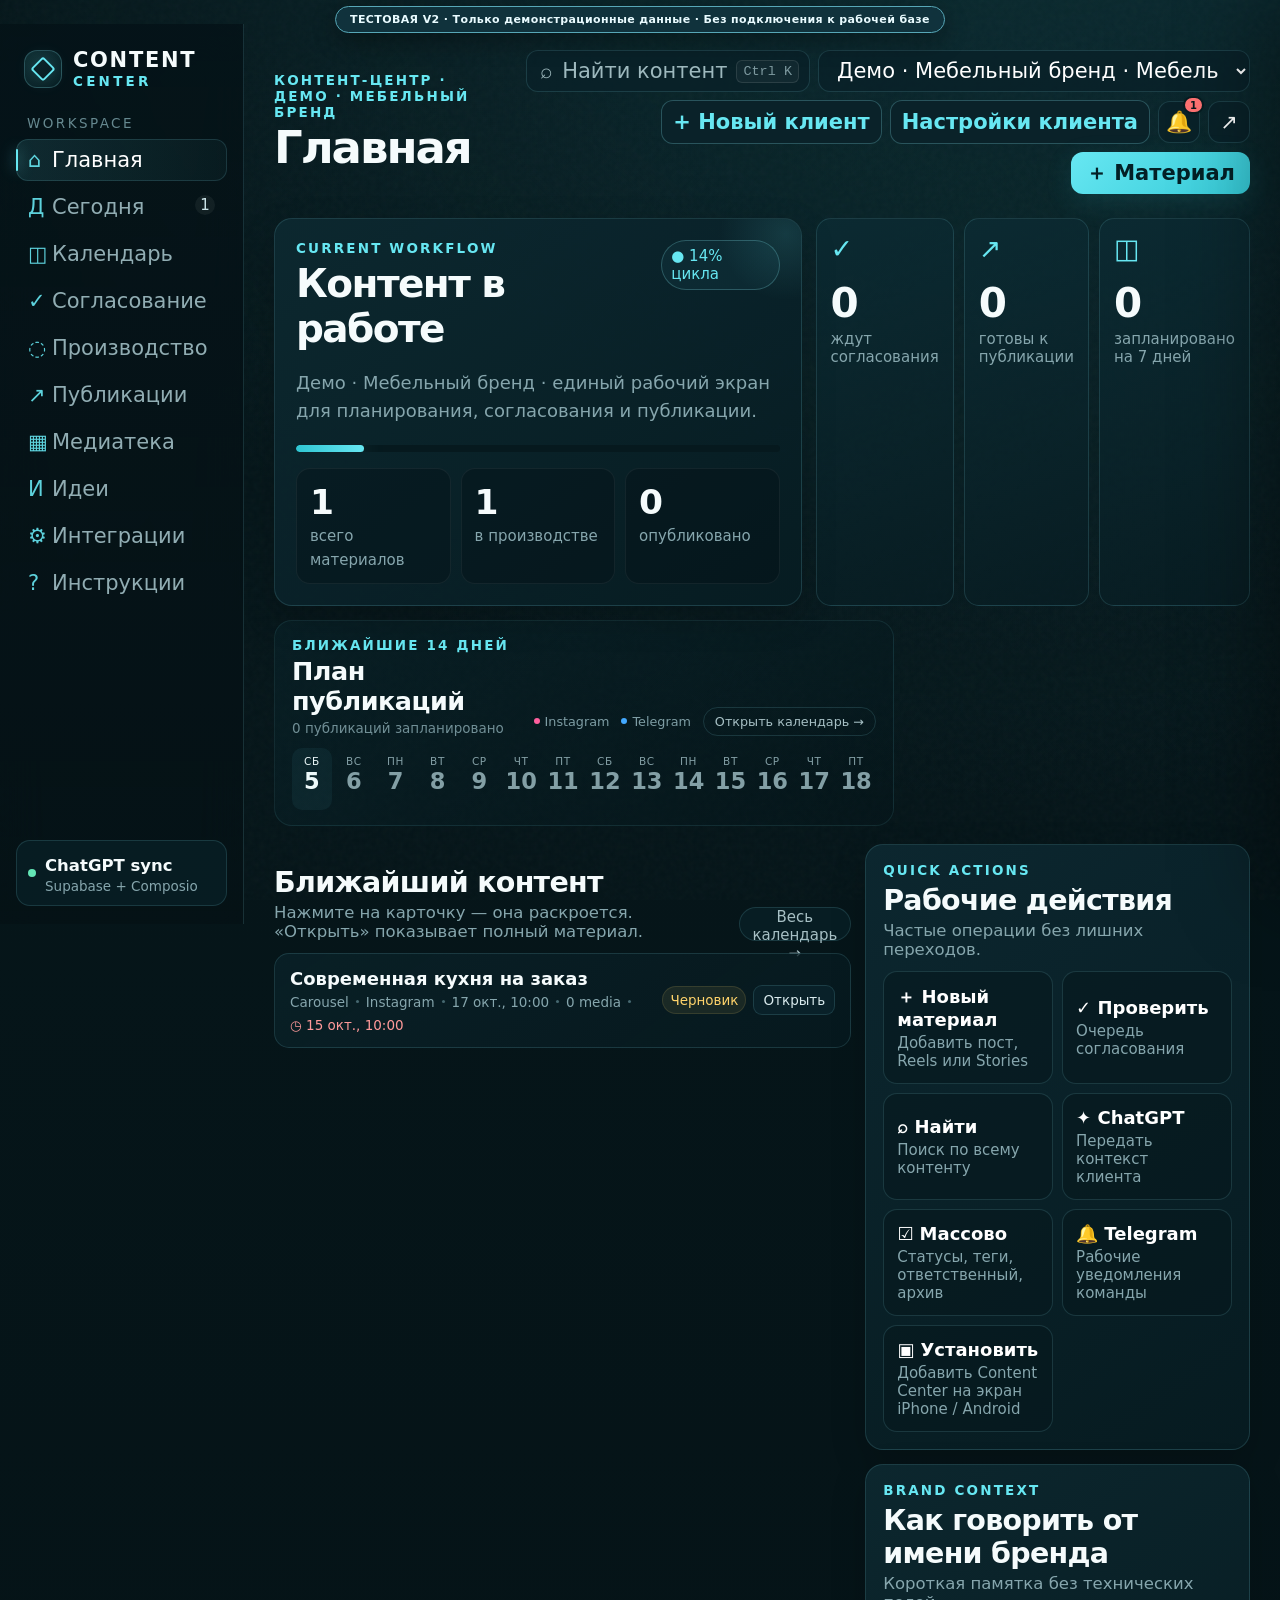
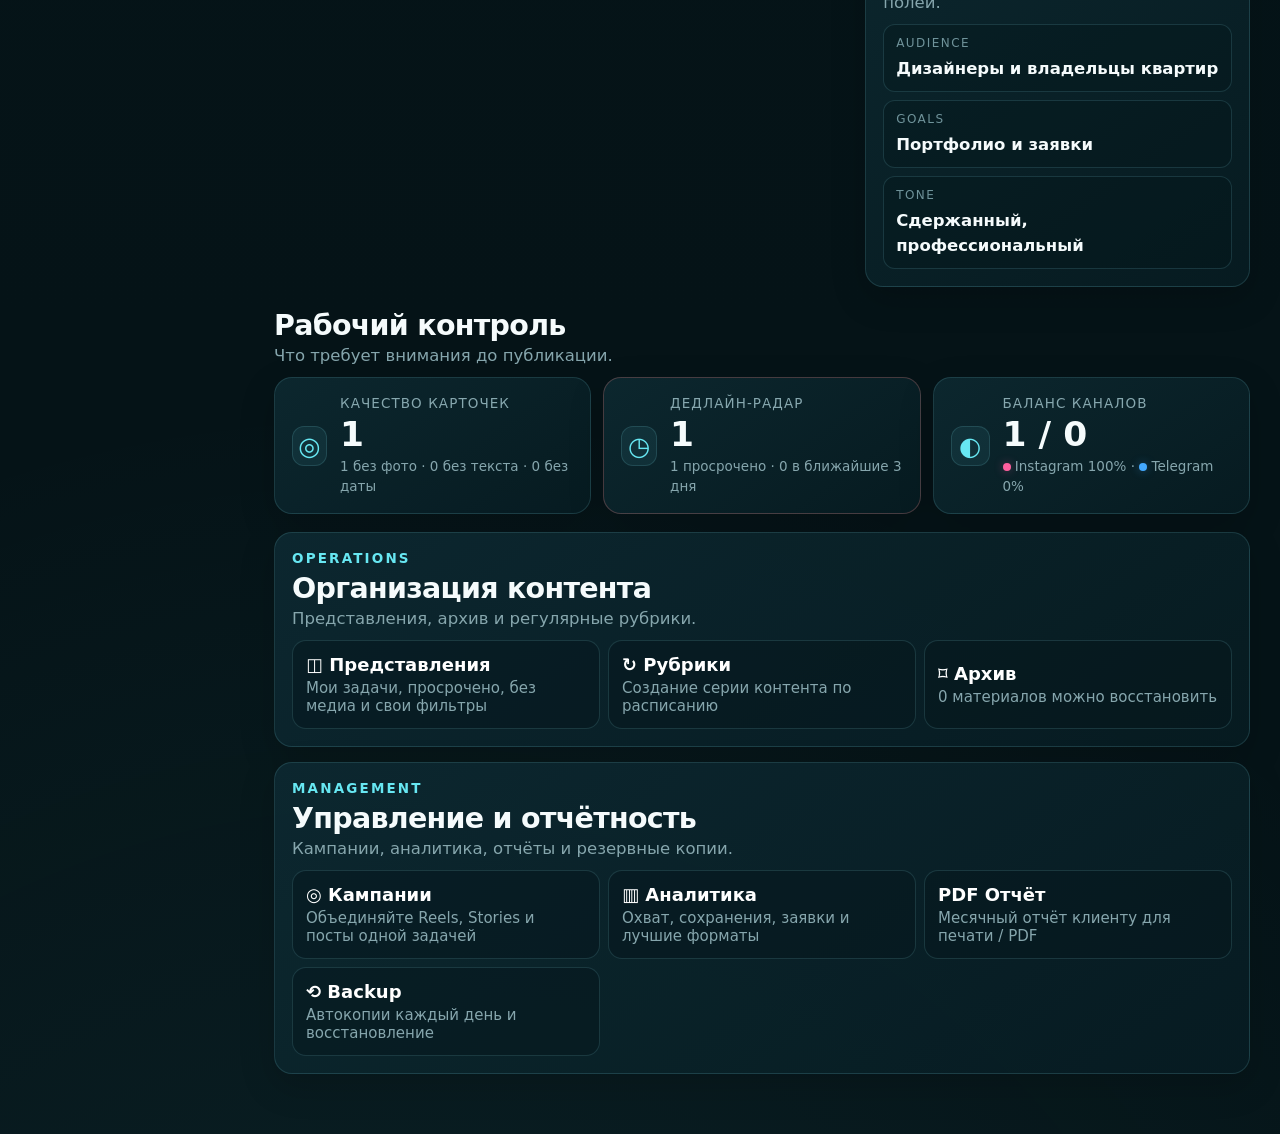
==== review/index.html @ 90a02360 "staging(v2): publish isolated, labeled and network-blocked review URL" ====
<!doctype html>
<html lang="ru">
<head>
<meta charset="utf-8" />
<meta name="viewport" content="width=device-width,initial-scale=1,viewport-fit=cover" />
<meta name="theme-color" content="#06171b" />
<meta name="mobile-web-app-capable" content="yes" />
<meta name="apple-mobile-web-app-capable" content="yes" />
<meta name="apple-mobile-web-app-status-bar-style" content="black-translucent" />
<meta name="apple-mobile-web-app-title" content="Content Center" />
<link rel="icon" href="icon.svg" type="image/svg+xml" />
<link rel="apple-touch-icon" sizes="180x180" href="icon-180.png" />
<title>Content Center V2 — тестовый предпросмотр</title>
<script src="mock-supabase.js"></script>
<link rel="stylesheet" href="app.css?v=20260919-management6">
<link rel="stylesheet" href="enhancements-v6.css?v=20260919-v6b">
<link rel="stylesheet" href="workflow-v7.css?v=20260919-v7b">
<link rel="stylesheet" href="ideas-v8.css?v=20260919-ideas1">
<link rel="stylesheet" href="clients-v9.css?v=20260919-owner1">
<link rel="stylesheet" href="v2/workspace.css?v=20261013-v2e">
<meta http-equiv="Content-Security-Policy" content="default-src 'self' data: blob:; script-src 'self' 'unsafe-inline'; style-src 'self' 'unsafe-inline'; img-src 'self' data: blob:; media-src 'self' data: blob:; connect-src 'self'; font-src 'self' data:; frame-src 'none'; worker-src 'none';">
<style>#ccv2-review-notice{position:fixed;z-index:900;top:6px;left:50%;transform:translateX(-50%);color:#e9fbff;background:rgba(18,52,62,.94);border:1px solid #57a7b7;border-radius:40px;padding:6px 14px;font-size:11px;font-weight:750;letter-spacing:.035em;max-width:96vw;text-align:center;pointer-events:none;box-shadow:0 8px 24px #0005}body{padding-top:24px}html.cc-v2 #ccv2-review-notice{background:rgba(24,55,61,.96)}@media(max-width:520px){#ccv2-review-notice{font-size:9px;top:2px;padding:5px 8px}}</style>
</head>
<body>
<div id="ccv2-review-notice" role="note">ТЕСТОВАЯ V2 · Только демонстрационные данные · Без подключения к рабочей базе</div>
<div class="noise"></div>
<div class="toast" id="toast"></div>

<div class="auth on" id="authLayer">
  <div class="auth-orb orb-a"></div><div class="auth-orb orb-b"></div>
  <div class="dialog auth-dialog">
    <div class="ey">CONTENT CENTER / OWNER ACCESS</div>
    <h2>Вход по коду владельца</h2>
    <p>Введите код владельца. Пароли и email-вход не используются: после проверки кода создаётся защищённая сессия.</p>
    <div class="form">
      <input class="input input-xl owner-code-input" id="setupCode" type="text" inputmode="text" autocomplete="off" autocapitalize="none" spellcheck="false" placeholder="Код владельца">
      <button class="primary primary-xl" id="claimBtn">Войти в кабинет</button>
    </div>
    <div class="security-note">Используется только код владельца. Защита от перебора включена: после серии неверных попыток вход временно блокируется.</div>
  </div>
</div>

<div class="app">
  <aside class="side">
    <div class="brand"><div class="mark"></div><div><span>CONTENT</span><small>CENTER</small></div></div>
    <div class="workspace-label">WORKSPACE</div>
    <div class="menu" id="menu"></div>
    <div class="side-footer">
      <div class="sync"><span class="sync-pulse"></span><div><b>ChatGPT sync</b><small>Supabase + Composio</small></div></div>
    </div>
  </aside>

  <main>
    <div class="top">
      <div class="top-title">
        <div class="ey" id="crumb">Контент‑центр</div>
        <h1 id="title">Главная</h1>
      </div>
      <div class="actions">
        <button class="search-trigger" id="globalSearchBtn"><span>⌕</span><span class="search-label">Найти контент</span><kbd>Ctrl K</kbd></button>
        <select class="select" id="client"></select>
        <button class="icon-btn" id="logoutBtn" title="Выйти">↗</button>
        <button class="primary" id="addBtn">＋ Материал</button>
      </div>
    </div>

    <section class="view on" id="dashboard"></section>
    <section class="view" id="today"></section>
    <section class="view" id="calendar"></section>
    <section class="view" id="approvals"></section>
    <section class="view" id="production"></section>
    <section class="view" id="publishing"></section>
    <section class="view" id="library"></section>
    <section class="view" id="integrations"></section>
    <section class="view" id="instructions"></section>
  </main>
</div>

<div class="modal" id="contentModal">
  <div class="dialog">
    <div class="dialog-head"><button class="mobile-back" type="button" onclick="closeAdd()" aria-label="Назад">‹ <span>Назад</span></button><div><div class="ey">NEW CONTENT</div><h2>Новый материал</h2></div><button class="xbtn" id="cancelAdd">×</button></div>
    <p>Запись создаётся только внутри выбранного клиента.</p>
    <div class="form">
      <label>Заголовок<input class="input" id="fTitle" placeholder="Например: 5 причин выбрать отель"></label>
      <div class="cols">
        <label>Формат<select class="input" id="fFormat"><option>Reels</option><option>Stories</option><option>Carousel</option><option>Post</option></select></label>
        <label>Канал<select class="input" id="fChannel"><option>Instagram</option><option>Telegram</option></select></label>
      </div>
      <div class="cols">
        <label>Статус<select class="input" id="fStatus"><option value="draft">Черновик</option><option value="production">В работе</option><option value="review">Согласование</option><option value="approved">Одобрено</option></select></label>
        <label>Дата публикации<input class="input" id="fDate" type="datetime-local"></label>
      </div>
      <div class="cols">
        <label>Ответственный<input class="input" id="fAssignee" placeholder="Например: Наташа"></label>
        <label>Дедлайн подготовки<input class="input" id="fDue" type="datetime-local"></label>
      </div>
      <label>Текст<textarea class="textarea" id="fCaption" placeholder="Текст публикации"></textarea></label>
      <label>Фото или видео
        <div class="upload-zone" id="photoDrop">
          <input id="fPhotos" type="file" accept="image/jpeg,image/png,image/webp,image/gif,video/mp4,video/quicktime,video/webm" multiple hidden>
          <div class="upload-icon">＋</div>
          <div><b>Добавить фото или видео</b><span>Нажмите или перетащите файлы · фото до 15 МБ, видео до 50 МБ · до 10 файлов</span></div>
        </div>
        <div class="photo-preview-grid" id="photoPreview"></div>
      </label>
      <label>Ссылка на готовое медиа <span class="optional">необязательно</span><textarea class="textarea compact" id="fMedia" placeholder="Если файл уже где-то размещён — по одному HTTPS URL на строку"></textarea></label>
    </div>
    <div class="autosave-state" id="newDraftState">Черновик автоматически сохраняется на этом устройстве.</div><div class="dialog-actions"><button class="ghost" id="cancelAdd2">Отмена и удалить черновик</button><button class="primary" id="saveAdd">Сохранить</button></div>
  </div>
</div>


<div class="modal" id="mediaModal">
  <div class="dialog media-dialog">
    <div class="dialog-head"><button class="mobile-back" type="button" onclick="closeMediaModal()" aria-label="Назад">‹ <span>Назад</span></button><div><div class="ey">MEDIA LIBRARY</div><h2>Добавить в медиатеку</h2></div><button class="xbtn" id="mediaClose">×</button></div>
    <p>Фото, видео и ссылки сохраняются только внутри выбранного клиента.</p>
    <div class="form">
      <label>Название <span class="optional">необязательно</span><input class="input" id="assetName" placeholder="Например: Отель Salinda — пляж"></label>
      <label>Фото или видео
        <div class="upload-zone media-upload-zone" id="assetDrop">
          <input id="assetFiles" type="file" accept="image/jpeg,image/png,image/webp,image/gif,video/mp4,video/quicktime,video/webm" multiple hidden>
          <div class="upload-icon">＋</div>
          <div><b>Загрузить файлы</b><span>Перетащите сюда или нажмите · фото и видео · до 50 МБ на файл</span></div>
        </div>
        <div class="media-upload-preview" id="assetPreview"></div>
      </label>
      <div class="media-or"><span>или</span></div>
      <label>Внешняя ссылка
        <input class="input" id="assetUrl" type="url" placeholder="https://...">
        <span class="field-help">Подойдёт ссылка на сайт, Google Drive, облако, референс или готовое медиа.</span>
      </label>
    </div>
    <div class="dialog-actions"><button class="ghost" id="mediaCancel">Отмена</button><button class="primary" id="mediaSave">Добавить</button></div>
  </div>
</div>

<div class="drawer-backdrop" id="drawerBackdrop"></div>
<aside class="drawer" id="contentDrawer">
  <div class="drawer-head">
    <button class="mobile-back" type="button" onclick="closeDrawer()" aria-label="Назад">‹ <span>Назад</span></button>
    <div><div class="ey">CONTENT DETAILS</div><h2 id="dHeading">Материал</h2></div>
    <button class="xbtn" id="drawerClose">×</button>
  </div>
  <div id="drawerBody"></div>
</aside>

<div class="palette" id="palette">
  <div class="palette-box">
    <div class="palette-search"><button class="mobile-back" type="button" onclick="closePalette()" aria-label="Назад">‹ <span>Назад</span></button><span class="palette-icon">⌕</span><input id="paletteInput" placeholder="Найти материал, формат или канал…"><kbd>ESC</kbd></div>
    <div class="palette-results" id="paletteResults"></div>
  </div>
</div>

<script src="app.js?v=20260922-authfix1"></script>
<script src="enhancements-v6.js?v=20260919-v6b"></script>
<script src="workflow-v7.js?v=20260919-v7b"></script>
<script src="ideas-v8.js?v=20260919-ideas1"></script>
<script src="clients-v9.js?v=20261013-v2first1"></script>
<script src="v2/workspace-model.js?v=20260923-v2a"></script>
<script src="v2/preflight.js?v=20260923-v2b"></script>
<script src="v2/workspace.js?v=20261013-v2d"></script>
<script src="v2/handoff-contract.js?v=20260923-v2c"></script>
<script src="v2/handoff-ui.js?v=20261013-v2d"></script>
<script src="v2/content-dedup.js?v=20261013-v2d"></script>
<script src="v2/content-dedup-ui.js?v=20261013-v2d"></script>
<script src="v2/client-wizard-model.js?v=20261013-v2e"></script>
<script src="v2/client-wizard-ui.js?v=20261013-v2e"></script>
</body></html>
---- review/app.css ----
:root{
  --bg:#051418;--bg2:#071b20;--panel:#0a2229;--panel2:#0d2931;--panel3:#102f38;
  --line:rgba(123,210,221,.16);--line2:rgba(123,210,221,.28);--cyan:#67e7f2;--cyan2:#2fc5d2;
  --text:#f5fbfc;--muted:#86a6ad;--green:#63e5b5;--yellow:#ffd36b;--red:#ff8e8e;--violet:#b7a4ff;
  --shadow:0 24px 70px rgba(0,0,0,.28);--shadow2:0 12px 35px rgba(0,0,0,.18);
}
*{box-sizing:border-box}
html{background:var(--bg);scroll-behavior:smooth}
body{margin:0;min-height:100vh;color:var(--text);font:21px Inter,ui-sans-serif,system-ui,-apple-system,BlinkMacSystemFont,"Segoe UI",sans-serif;background:
radial-gradient(circle at 80% -10%,rgba(42,155,169,.18),transparent 34%),
radial-gradient(circle at 30% 120%,rgba(80,221,232,.08),transparent 38%),
linear-gradient(180deg,#06171b,#051317 70%);overflow-x:hidden}
button,input,select,textarea{font:inherit}
button{user-select:none}
.noise{position:fixed;inset:0;pointer-events:none;opacity:.035;z-index:0;background-image:url("data:image/svg+xml,%3Csvg viewBox='0 0 180 180' xmlns='http://www.w3.org/2000/svg'%3E%3Cfilter id='n'%3E%3CfeTurbulence type='fractalNoise' baseFrequency='.9' numOctaves='2' stitchTiles='stitch'/%3E%3C/filter%3E%3Crect width='100%25' height='100%25' filter='url(%23n)' opacity='.8'/%3E%3C/svg%3E")}
.app{position:relative;z-index:1;min-height:100vh;display:grid;grid-template-columns:244px minmax(0,1fr)}
.side{position:sticky;top:0;height:100vh;padding:22px 16px 18px;border-right:1px solid var(--line);background:linear-gradient(180deg,rgba(5,19,24,.9),rgba(5,17,21,.76));backdrop-filter:blur(22px)}
.brand{display:flex;align-items:center;gap:11px;padding:4px 8px 26px;font-weight:900;letter-spacing:.08em}
.brand>div:last-child{display:grid;line-height:1}.brand small{font-size:13.5px;color:var(--cyan);letter-spacing:.24em;margin-top:4px}
.mark{width:38px;height:38px;border:1px solid var(--line2);border-radius:13px;display:grid;place-items:center;background:linear-gradient(145deg,rgba(103,231,242,.1),rgba(103,231,242,.02));box-shadow:inset 0 0 28px rgba(103,231,242,.04)}
.mark:after{content:"";width:14px;height:14px;border:2px solid var(--cyan);transform:rotate(45deg);border-radius:3px;box-shadow:0 0 18px rgba(103,231,242,.28)}
.workspace-label{font-size:13.5px;letter-spacing:.18em;color:#668990;padding:0 11px 8px}
.menu{display:grid;gap:5px}
.nav{position:relative;width:100%;height:42px;border:0;border-radius:12px;background:transparent;color:#91adb3;text-align:left;padding:0 12px;cursor:pointer;transition:.22s ease}
.nav:hover{color:#fff;background:rgba(103,231,242,.055);transform:translateX(2px)}
.nav.on{color:#fff;background:linear-gradient(90deg,rgba(103,231,242,.11),rgba(103,231,242,.035));box-shadow:inset 0 0 0 1px var(--line)}
.nav.on:before{content:"";position:absolute;left:0;top:10px;bottom:10px;width:2px;background:var(--cyan);border-radius:4px;box-shadow:0 0 14px rgba(103,231,242,.75)}
.nav .ni{display:inline-block;width:24px;color:var(--cyan);opacity:.9}
.nav .count{float:right;min-width:20px;height:20px;display:grid;place-items:center;border-radius:99px;background:rgba(255,255,255,.055);font-size:15px;color:#cbe3e7}
.side-footer{position:absolute;left:16px;right:16px;bottom:18px}
.sync{display:flex;gap:9px;align-items:center;padding:11px;border:1px solid var(--line);border-radius:14px;background:rgba(9,32,39,.75)}
.sync b{font-size:16.5px}.sync small{display:block;color:var(--muted);font-size:13.5px;margin-top:2px}.sync-pulse{width:8px;height:8px;border-radius:50%;background:var(--green);box-shadow:0 0 0 0 rgba(99,229,181,.6);animation:pulse 2s infinite}
@keyframes pulse{70%{box-shadow:0 0 0 8px rgba(99,229,181,0)}100%{box-shadow:0 0 0 0 rgba(99,229,181,0)}}

main{padding:26px 30px 60px;min-width:0}
.top{display:flex;justify-content:space-between;align-items:center;gap:18px;margin-bottom:24px}
.ey{font-size:13.5px;color:var(--cyan);letter-spacing:.16em;text-transform:uppercase;font-weight:800}
h1{font-size:45px;line-height:1.05;margin:4px 0 0;letter-spacing:-.045em}
h2{letter-spacing:-.025em}
.actions{display:flex;align-items:center;gap:8px;flex-wrap:wrap;justify-content:flex-end}
.select,.ghost,.primary,.icon-btn,.search-trigger,.input,.textarea{border:1px solid var(--line);background:rgba(9,33,40,.8);color:#fff;border-radius:12px;outline:none;transition:.2s ease}
.select,.ghost,.primary,.icon-btn,.search-trigger{height:42px}
.select{min-width:205px;padding:0 14px}
.ghost,.primary,.icon-btn,.search-trigger{cursor:pointer}
.ghost{padding:0 14px}.ghost:hover,.icon-btn:hover{border-color:var(--line2);background:#0c2a32;transform:translateY(-1px)}
.primary{border:0;padding:0 15px;font-weight:850;color:#032026;background:linear-gradient(135deg,var(--cyan),#34cad7);box-shadow:0 8px 28px rgba(52,202,215,.13)}
.primary:hover{transform:translateY(-1px);box-shadow:0 12px 34px rgba(52,202,215,.22)}
.icon-btn{width:42px}
.search-trigger{display:flex;align-items:center;gap:9px;padding:0 10px 0 13px;color:#9eb9be;min-width:192px}
.search-trigger:hover{background:#0b2830;border-color:var(--line2)}
.search-trigger kbd,.palette-search kbd{margin-left:auto;border:1px solid rgba(255,255,255,.1);background:rgba(255,255,255,.04);color:#7e9aa0;border-radius:6px;padding:3px 6px;font-size:13.5px}
.view{display:none;animation:fadeUp .28s ease}.view.on{display:block}
@keyframes fadeUp{from{opacity:0;transform:translateY(6px)}to{opacity:1;transform:none}}

.card{position:relative;background:linear-gradient(145deg,rgba(13,41,49,.92),rgba(7,28,34,.92));border:1px solid var(--line);border-radius:18px;padding:17px;box-shadow:var(--shadow2);overflow:hidden}
.card.glow:after{content:"";position:absolute;width:140px;height:140px;right:-55px;top:-55px;background:radial-gradient(circle,rgba(103,231,242,.12),transparent 67%);pointer-events:none}
.hero-grid{display:grid;grid-template-columns:1.15fr .85fr;gap:14px;margin-bottom:14px}
.hero-main{min-height:206px;padding:21px}
.hero-top{display:flex;justify-content:space-between;gap:16px;align-items:flex-start}
.stage{font-size:39px;font-weight:900;letter-spacing:-.04em;margin-top:5px}
.sub{color:var(--muted);font-size:18px;line-height:1.55}
.badge{display:inline-flex;align-items:center;gap:6px;border:1px solid var(--line2);border-radius:999px;padding:6px 9px;color:var(--cyan);font-size:15px;background:rgba(103,231,242,.045)}
.bar{height:7px;background:#06191e;border-radius:99px;overflow:hidden;margin:20px 0 16px}.bar i{display:block;height:100%;border-radius:99px;background:linear-gradient(90deg,var(--cyan2),var(--cyan));box-shadow:0 0 24px rgba(103,231,242,.3);transition:width .6s cubic-bezier(.2,.8,.2,1)}
.metrics{display:grid;grid-template-columns:repeat(3,1fr);gap:10px}.metric{padding:13px;border:1px solid rgba(255,255,255,.055);border-radius:14px;background:rgba(3,16,20,.35)}.metric b{display:block;font-size:34.5px}.metric small{color:var(--muted);font-size:15px}
.focus-grid{display:grid;grid-template-columns:repeat(3,1fr);gap:10px;height:100%}
.focus-card{padding:14px;border:1px solid var(--line);border-radius:15px;background:linear-gradient(160deg,rgba(12,43,51,.86),rgba(8,29,35,.72));cursor:pointer;transition:.22s ease}
.focus-card:hover{transform:translateY(-3px);border-color:var(--line2);box-shadow:0 14px 36px rgba(0,0,0,.2)}
.focus-num{font-size:40.5px;font-weight:900;letter-spacing:-.05em}.focus-label{font-size:15px;color:var(--muted);margin-top:3px}.focus-icon{font-size:27px;color:var(--cyan);margin-bottom:15px}

.section{display:flex;justify-content:space-between;align-items:end;gap:12px;margin:22px 0 12px}.section h2{margin:0;font-size:28.5px}.section p{margin:4px 0 0;color:var(--muted);font-size:16.5px}
.toolbar{display:flex;gap:8px;flex-wrap:wrap}.chip{height:34px;border:1px solid var(--line);border-radius:999px;padding:0 11px;background:rgba(9,32,39,.75);color:#a7c0c5;cursor:pointer;font-size:15px;transition:.18s ease}.chip:hover,.chip.on{color:#fff;border-color:var(--line2);background:rgba(103,231,242,.08)}
.dashboard-grid{display:grid;grid-template-columns:1.2fr .8fr;gap:14px}.stack{display:grid;gap:14px}
.quick-grid{display:grid;grid-template-columns:repeat(2,1fr);gap:9px}.quick{padding:13px;border-radius:14px;border:1px solid var(--line);background:rgba(6,25,30,.55);cursor:pointer;text-align:left;color:#fff;transition:.2s ease}.quick:hover{transform:translateY(-2px);background:#0c2b33;border-color:var(--line2)}.quick strong{display:block;font-size:18px}.quick span{display:block;color:var(--muted);font-size:15px;margin-top:4px}

.content-list{display:grid;gap:8px}
.content-card{position:relative;border:1px solid var(--line);border-radius:15px;background:linear-gradient(145deg,rgba(10,34,41,.82),rgba(7,26,32,.74));overflow:hidden;transition:.22s ease}
.content-card:hover{border-color:var(--line2);transform:translateY(-1px);box-shadow:0 10px 28px rgba(0,0,0,.14)}
.content-card-head{display:grid;grid-template-columns:minmax(0,1fr) auto;gap:14px;align-items:center;padding:14px 15px;cursor:pointer}
.content-title{font-size:18px;font-weight:800;white-space:nowrap;overflow:hidden;text-overflow:ellipsis}
.content-meta{display:flex;gap:7px;align-items:center;flex-wrap:wrap;color:var(--muted);font-size:13.5px;margin-top:5px}
.meta-dot{width:3px;height:3px;border-radius:50%;background:#466870}
.content-card-actions{display:flex;gap:7px;align-items:center}
.content-expand{max-height:0;opacity:0;overflow:hidden;transition:max-height .38s cubic-bezier(.2,.8,.2,1),opacity .25s ease}
.content-card.open .content-expand{max-height:420px;opacity:1}
.content-expand-inner{padding:0 15px 15px;border-top:1px solid rgba(255,255,255,.05);margin-top:0}
.content-expand-inner p{color:#b8cdd1;font-size:16.5px;line-height:1.55;margin:12px 0}
.inline-actions{display:flex;gap:7px;flex-wrap:wrap}.mini-btn{height:30px;border:1px solid var(--line);border-radius:9px;padding:0 9px;background:#092129;color:#d9eaed;cursor:pointer;font-size:13.5px}.mini-btn:hover{border-color:var(--line2);background:#0c2c34}.mini-btn.accent{background:var(--cyan);color:#032126;border:0;font-weight:800}

.status{font-size:13.5px;padding:5px 7px;border-radius:999px;white-space:nowrap;border:1px solid transparent}
.status.approved,.status.published{color:var(--green);background:rgba(99,229,181,.09);border-color:rgba(99,229,181,.14)}
.status.production{color:var(--cyan);background:rgba(103,231,242,.08);border-color:rgba(103,231,242,.13)}
.status.draft{color:var(--yellow);background:rgba(255,211,107,.08);border-color:rgba(255,211,107,.12)}
.status.review{color:#ffb0b0;background:rgba(255,126,126,.08);border-color:rgba(255,126,126,.12)}
.status.scheduled{color:#c9baff;background:rgba(183,164,255,.08);border-color:rgba(183,164,255,.12)}
.status.failed{color:var(--red);background:rgba(255,100,100,.08);border-color:rgba(255,100,100,.13)}

.week{display:grid;grid-template-columns:repeat(7,1fr);gap:8px}
.day{min-height:154px;border:1px solid var(--line);border-radius:14px;background:rgba(7,27,33,.6);padding:10px;transition:.2s ease}.day.today{border-color:rgba(103,231,242,.38);background:rgba(11,39,47,.76)}.day-head{display:flex;justify-content:space-between;gap:5px;align-items:center;margin-bottom:9px}.day-name{font-size:13.5px;text-transform:uppercase;letter-spacing:.08em;color:#6f9299}.day-num{font-size:27px;font-weight:900}.day-badge{font-size:12px;color:var(--cyan)}.day-post{padding:8px;border-radius:10px;background:#0c2b33;border:1px solid rgba(255,255,255,.055);margin-bottom:6px;cursor:pointer;transition:.18s}.day-post:hover{transform:translateY(-1px);border-color:var(--line2)}.day-post b{display:block;font-size:13.5px;white-space:nowrap;overflow:hidden;text-overflow:ellipsis}.day-post small{display:block;color:var(--muted);font-size:12px;margin-top:4px}

.approval-grid{display:grid;grid-template-columns:1fr 310px;gap:14px}.approval-side{display:grid;gap:10px;align-content:start}.approval-summary{padding:16px}.approval-summary b{font-size:45px}.approval-summary span{display:block;color:var(--muted);font-size:15px;margin-top:4px}
.kanban{display:grid;grid-template-columns:repeat(4,minmax(220px,1fr));gap:10px;overflow:auto;padding-bottom:8px}.lane{min-height:420px;border:1px solid var(--line);border-radius:16px;background:rgba(6,25,30,.52);padding:10px}.lane-head{display:flex;justify-content:space-between;align-items:center;padding:3px 3px 10px}.lane h3{margin:0;font-size:13.5px;letter-spacing:.12em;text-transform:uppercase;color:#85a5ac}.lane-count{font-size:13.5px;color:#68898f}.task{border:1px solid rgba(255,255,255,.06);border-radius:12px;background:#0b2830;padding:11px;margin-bottom:8px;cursor:pointer;transition:.2s ease}.task:hover{transform:translateY(-2px);border-color:var(--line2);box-shadow:0 9px 25px rgba(0,0,0,.16)}.task b{font-size:15px;line-height:1.4;display:block}.task p{color:var(--muted);font-size:13.5px;margin:7px 0 0}

.library-grid{display:grid;grid-template-columns:repeat(auto-fill,minmax(180px,1fr));gap:10px}.asset{min-height:160px;border:1px solid var(--line);border-radius:15px;background:#0a232a;overflow:hidden;cursor:pointer;transition:.2s}.asset:hover{transform:translateY(-3px);border-color:var(--line2)}.asset-preview{height:105px;background:linear-gradient(135deg,#0e3038,#071d22);display:grid;place-items:center;color:var(--cyan);font-size:37.5px;overflow:hidden}.asset-preview img,.asset-preview video{width:100%;height:100%;object-fit:cover}.asset-meta{padding:10px}.asset-meta b{display:block;font-size:15px;white-space:nowrap;overflow:hidden;text-overflow:ellipsis}.asset-meta small{font-size:12px;color:var(--muted)}
.ints{display:grid;grid-template-columns:repeat(2,1fr);gap:12px}.int{display:flex;justify-content:space-between;align-items:center;gap:12px;background:#092129;border:1px solid var(--line);border-radius:15px;padding:15px}.logo{width:40px;height:40px;border:1px solid var(--line2);border-radius:12px;display:grid;place-items:center;color:var(--cyan);font-weight:900;background:rgba(103,231,242,.04)}.ok{color:var(--green);font-size:13.5px}.need{color:var(--yellow);font-size:13.5px}
.input,.textarea{width:100%;padding:11px 12px;background:#081f26}.input:focus,.textarea:focus{border-color:rgba(103,231,242,.45);box-shadow:0 0 0 3px rgba(103,231,242,.06)}.textarea{min-height:118px;resize:vertical}.textarea.compact{min-height:80px}.input-xl{height:50px}.primary-xl{height:50px}.form{display:grid;gap:11px}.form label{display:grid;gap:6px;color:#91adb3;font-size:15px}.cols{display:grid;grid-template-columns:1fr 1fr;gap:10px}

.modal,.auth,.palette{position:fixed;inset:0;z-index:30;display:none;place-items:center;padding:20px;background:rgba(2,10,13,.75);backdrop-filter:blur(15px)}.modal.on,.auth.on,.palette.on{display:grid}.dialog{width:min(660px,100%);max-height:90vh;overflow:auto;background:linear-gradient(145deg,#0b2830,#071e24);border:1px solid var(--line2);border-radius:22px;padding:20px;box-shadow:0 40px 120px rgba(0,0,0,.52);animation:pop .22s ease}.dialog p{color:var(--muted);font-size:16.5px;line-height:1.55}.dialog-head{display:flex;justify-content:space-between;gap:12px;align-items:flex-start}.dialog-head h2{margin:4px 0 0}.dialog-actions{display:flex;justify-content:flex-end;gap:8px;margin-top:14px}.xbtn{width:36px;height:36px;border:1px solid var(--line);border-radius:10px;background:#092129;color:#fff;font-size:30px;cursor:pointer}.xbtn:hover{border-color:var(--line2);background:#0c2c34}.security-note{margin-top:12px;padding:11px;border:1px solid rgba(255,211,107,.2);border-radius:12px;background:rgba(77,57,14,.34);color:#ffe3a0;font-size:15px}
@keyframes pop{from{opacity:0;transform:scale(.97) translateY(8px)}to{opacity:1;transform:none}}
.auth{z-index:50}.auth-dialog{position:relative;z-index:2}.auth-orb{position:absolute;border-radius:50%;filter:blur(50px);opacity:.18}.orb-a{width:360px;height:360px;background:#33d8e4;left:18%;top:10%;animation:float 8s ease-in-out infinite}.orb-b{width:300px;height:300px;background:#2e7180;right:15%;bottom:6%;animation:float 10s ease-in-out infinite reverse}@keyframes float{50%{transform:translate(25px,18px) scale(1.08)}}

.drawer-backdrop{position:fixed;inset:0;background:rgba(2,9,12,.55);backdrop-filter:blur(6px);z-index:39;opacity:0;pointer-events:none;transition:.25s}.drawer-backdrop.on{opacity:1;pointer-events:auto}.drawer{position:fixed;right:0;top:0;bottom:0;width:min(570px,96vw);z-index:40;background:linear-gradient(180deg,#0a252c,#06191e);border-left:1px solid var(--line2);box-shadow:-30px 0 80px rgba(0,0,0,.36);transform:translateX(102%);transition:transform .34s cubic-bezier(.2,.8,.2,1);overflow:auto}.drawer.on{transform:none}.drawer-head{position:sticky;top:0;z-index:2;display:flex;justify-content:space-between;align-items:flex-start;padding:19px;border-bottom:1px solid var(--line);background:rgba(8,31,37,.9);backdrop-filter:blur(18px)}.drawer-head h2{margin:4px 0 0;font-size:31.5px}.drawer-body{padding:18px}.detail-meta{display:flex;gap:7px;flex-wrap:wrap;margin-bottom:15px}.detail-block{border:1px solid var(--line);border-radius:14px;padding:13px;margin-bottom:10px;background:rgba(5,20,24,.38)}.detail-block .label{font-size:12px;letter-spacing:.12em;text-transform:uppercase;color:#688c93;margin-bottom:7px}.detail-actions{display:flex;gap:8px;flex-wrap:wrap;margin-top:14px}.media-list{display:grid;gap:7px}.media-url{display:flex;justify-content:space-between;gap:8px;padding:8px 9px;border:1px solid rgba(255,255,255,.055);border-radius:10px;background:#071b21;font-size:13.5px;color:#9eb9be;word-break:break-all}

.palette{z-index:60;align-items:start;padding-top:10vh}.palette-box{width:min(720px,94vw);border:1px solid var(--line2);background:#081f26;border-radius:19px;box-shadow:0 35px 120px rgba(0,0,0,.6);overflow:hidden;animation:pop .18s ease}.palette-search{display:flex;align-items:center;gap:10px;padding:12px 14px;border-bottom:1px solid var(--line)}.palette-search input{flex:1;border:0;outline:0;background:transparent;color:#fff;font-size:21px}.palette-results{max-height:55vh;overflow:auto;padding:8px}.palette-item{display:grid;grid-template-columns:minmax(0,1fr) auto;gap:12px;align-items:center;padding:11px;border-radius:11px;cursor:pointer}.palette-item:hover{background:rgba(103,231,242,.06)}.palette-item b{display:block;font-size:16.5px}.palette-item small{color:var(--muted);font-size:13.5px}.empty{color:var(--muted);padding:26px;text-align:center;font-size:16.5px}.toast{position:fixed;right:18px;top:18px;z-index:80;display:none;max-width:420px;padding:12px 14px;border:1px solid var(--line2);border-radius:13px;background:#0a252c;color:#eaf7f9;box-shadow:var(--shadow);font-size:16.5px}.toast.on{display:block;animation:toastIn .25s ease}.toast.err{border-color:rgba(255,100,100,.35)}@keyframes toastIn{from{opacity:0;transform:translateY(-7px)}to{opacity:1;transform:none}}

@media(max-width:1080px){.hero-grid,.dashboard-grid,.approval-grid{grid-template-columns:1fr}.focus-grid{grid-template-columns:repeat(3,1fr)}.week{grid-template-columns:repeat(4,1fr)}}
@media(max-width:900px){.app{grid-template-columns:78px 1fr}.side{padding:16px 9px}.brand>div:last-child,.workspace-label,.nav span:not(.ni),.nav .count,.sync div{display:none}.brand{justify-content:center}.nav{text-align:center;padding:0}.nav .ni{width:auto}.side-footer{left:10px;right:10px}.sync{justify-content:center}.search-label,.search-trigger kbd{display:none}.search-trigger{min-width:42px;width:42px;padding:0;justify-content:center}.kanban{grid-template-columns:repeat(4,240px)}}
@media(max-width:650px){.app{display:block}.side{position:fixed;z-index:20;bottom:0;top:auto;left:0;right:0;height:68px;border-right:0;border-top:1px solid var(--line);padding:7px;background:rgba(4,17,21,.92);backdrop-filter:blur(20px)}.brand,.side-footer,.workspace-label{display:none}.menu{display:flex;overflow:auto;gap:4px}.nav{min-width:60px;height:52px}.nav .ni{font-size:22.5px}.nav.on:before{left:12px;right:12px;bottom:0;top:auto;width:auto;height:2px}.nav:nth-child(n+6){display:none}main{padding:16px 13px 84px}.top{display:block}.actions{display:grid;grid-template-columns:auto 1fr auto auto;margin-top:13px}.select{min-width:0;width:100%}.top-title h1{font-size:37.5px}.hero-grid,.dashboard-grid,.approval-grid,.ints{grid-template-columns:1fr}.focus-grid{grid-template-columns:repeat(3,1fr)}.focus-card{padding:11px}.focus-num{font-size:33px}.week{display:flex;overflow:auto}.day{min-width:155px}.cols{grid-template-columns:1fr}.drawer{width:100vw}.content-card-head{grid-template-columns:minmax(0,1fr);gap:10px}.content-card-actions{justify-content:space-between}.metrics{grid-template-columns:repeat(3,1fr)}}


/* FINAL WORKFLOW */
.brand-context{display:grid;gap:8px}.brand-rule{padding:11px 12px;border:1px solid var(--line);border-radius:12px;background:rgba(5,20,24,.35)}.brand-rule-label{font-size:12px;text-transform:uppercase;letter-spacing:.12em;color:#6f939a;margin-bottom:5px}.brand-rule b{font-size:16.5px;line-height:1.4}.brand-rule p{margin:5px 0 0;color:var(--muted);font-size:13.5px;line-height:1.45}
.work-blocks{display:grid;grid-template-columns:repeat(3,1fr);gap:12px;margin-bottom:18px}.work-block{display:flex;gap:13px;align-items:center;min-height:104px}.work-block.attention{border-color:rgba(255,142,142,.25)}.work-icon{width:40px;height:40px;border-radius:12px;display:grid;place-items:center;background:rgba(103,231,242,.065);border:1px solid var(--line);color:var(--cyan);font-size:25.5px}.work-block>div:last-child{min-width:0}.work-block span{display:block;color:#87a8af;font-size:13.5px;text-transform:uppercase;letter-spacing:.08em}.work-block b{display:block;font-size:34.5px;margin:3px 0}.work-block small{display:block;color:var(--muted);font-size:13.5px;line-height:1.45}
.channel-dot{display:inline-block;width:8px;height:8px;border-radius:50%;flex:0 0 auto}.channel-dot.instagram{background:#ff5f9e;box-shadow:0 0 10px rgba(255,95,158,.35)}.channel-dot.telegram{background:#43a9ff;box-shadow:0 0 10px rgba(67,169,255,.35)}
.calendar-head{display:flex;justify-content:space-between;gap:12px;align-items:end;margin-bottom:11px}.calendar-head h2{font-size:34.5px;margin:4px 0 0;text-transform:capitalize}.calendar-controls{display:flex;gap:7px}.calendar-legend{display:flex;align-items:center;gap:7px;flex-wrap:wrap;margin-bottom:11px}.legend-filter{height:32px;display:inline-flex;align-items:center;gap:7px;border:1px solid var(--line);border-radius:999px;background:#071d23;color:#91aeb4;padding:0 10px;font-size:13.5px;cursor:pointer}.legend-filter.on,.legend-filter:hover{color:#fff;border-color:var(--line2);background:#0b2b33}.legend-both{display:flex}.legend-both .channel-dot+.channel-dot{margin-left:-2px}.legend-note{color:#678991;font-size:13.5px;margin-left:auto}
.month-calendar{display:grid;grid-template-columns:repeat(7,minmax(105px,1fr));gap:6px;overflow:auto;margin-bottom:12px}.month-weekday{font-size:12px;color:#65868d;text-transform:uppercase;letter-spacing:.12em;padding:3px 7px}.month-day{min-height:126px;border:1px solid var(--line);border-radius:13px;background:rgba(6,26,31,.58);padding:8px;cursor:pointer;transition:.18s}.month-day:hover{border-color:var(--line2);background:#09242b}.month-day.outside{opacity:.38}.month-day.today{box-shadow:inset 0 0 0 1px rgba(103,231,242,.32)}.month-day.selected{border-color:rgba(103,231,242,.6);background:rgba(11,45,53,.78)}.month-day-head{display:flex;align-items:center;gap:6px;margin-bottom:7px}.month-day-head b{font-size:19.5px}.month-day-head span{font-size:10.5px;color:var(--cyan);text-transform:uppercase}.month-day-head button{margin-left:auto;width:22px;height:22px;border:0;border-radius:7px;background:transparent;color:#688b92;cursor:pointer}.month-day-head button:hover{background:rgba(103,231,242,.08);color:#fff}.month-posts{display:grid;gap:4px}.month-post{width:100%;display:flex;align-items:center;gap:6px;border:1px solid rgba(255,255,255,.045);border-radius:8px;background:rgba(10,39,46,.65);padding:6px;color:#dcebee;cursor:pointer;text-align:left}.month-post:hover{border-color:var(--line2);background:#0d3038}.month-post span{white-space:nowrap;overflow:hidden;text-overflow:ellipsis;font-size:12px}.month-posts>small{color:#66878e;font-size:12px;padding-left:4px}
.selected-day-panel{margin-bottom:18px}.selected-day-head{display:flex;justify-content:space-between;gap:10px;align-items:center;margin-bottom:8px}.selected-day-head h3{margin:3px 0 0;text-transform:capitalize}.selected-day-list{display:grid;gap:5px}.selected-day-item{display:flex;align-items:center;gap:9px;padding:9px;border:1px solid rgba(255,255,255,.045);border-radius:10px;background:rgba(4,18,22,.35);cursor:pointer}.selected-day-item:hover{border-color:var(--line2)}.selected-day-item b{display:block;font-size:15px}.selected-day-item small{display:block;color:var(--muted);font-size:12px;margin-top:3px}.compact-empty{padding:12px}
.upload-zone{min-height:88px;border:1px dashed rgba(103,231,242,.3);border-radius:14px;background:rgba(103,231,242,.025);display:flex;align-items:center;gap:12px;padding:14px;cursor:pointer;transition:.18s}.upload-zone:hover,.upload-zone.drag{border-color:rgba(103,231,242,.72);background:rgba(103,231,242,.065)}.upload-icon{width:38px;height:38px;display:grid;place-items:center;border:1px solid var(--line2);border-radius:11px;color:var(--cyan);font-size:30px}.upload-zone b{display:block;color:#edf8fa;font-size:16.5px}.upload-zone span{display:block;color:var(--muted);font-size:13.5px;margin-top:4px;line-height:1.4}.photo-preview-grid{display:grid;grid-template-columns:repeat(5,1fr);gap:7px;margin-top:8px}.photo-preview{position:relative;aspect-ratio:1;border-radius:10px;overflow:hidden;border:1px solid var(--line);background:#06191e}.photo-preview img{width:100%;height:100%;object-fit:cover}.photo-preview button{position:absolute;right:4px;top:4px;width:22px;height:22px;border:0;border-radius:7px;background:rgba(2,10,13,.76);color:#fff;cursor:pointer}.photo-preview span{position:absolute;left:4px;right:4px;bottom:4px;padding:3px 5px;background:rgba(2,10,13,.7);border-radius:5px;color:#c9dce0;font-size:10.5px;white-space:nowrap;overflow:hidden;text-overflow:ellipsis}.optional{font-size:12px;color:#688b92;font-weight:400;margin-left:5px}
@media(max-width:900px){.work-blocks{grid-template-columns:1fr}.month-calendar{min-width:780px}.calendar-legend{overflow:auto;flex-wrap:none}.legend-note{display:none}}
@media(max-width:650px){.calendar-head{align-items:flex-start}.calendar-head h2{font-size:30px}.calendar-controls .chip{padding:0 8px}.photo-preview-grid{grid-template-columns:repeat(3,1fr);}.selected-day-head{align-items:flex-start}.selected-day-head .primary{height:36px;padding:0 10px}}


/* CALENDAR â CALM FINAL */
.calendar-head{margin-bottom:14px;align-items:center}
.calendar-head h2{font-size:33px;font-weight:800;letter-spacing:-.025em}
.calendar-controls .chip{background:transparent;border-color:rgba(123,210,221,.12)}
.calendar-controls .chip:hover{background:rgba(103,231,242,.045)}
.calendar-legend{padding:0 1px 10px;margin-bottom:0;border-bottom:0}
.legend-filter{background:transparent;border-color:transparent;color:#799ba2;height:30px;padding:0 9px}
.legend-filter:hover,.legend-filter.on{background:rgba(255,255,255,.035);border-color:rgba(123,210,221,.1);color:#e7f3f5}
.legend-note{opacity:.65}

.month-calendar{
  gap:0;
  border:1px solid rgba(123,210,221,.11);
  border-radius:17px;
  overflow:auto;
  background:rgba(4,18,22,.24);
  margin-bottom:14px;
}
.month-weekday{
  padding:9px 10px 8px;
  background:rgba(255,255,255,.018);
  border-bottom:1px solid rgba(123,210,221,.08);
  color:#668990;
}
.month-day{
  min-height:116px;
  border:0;
  border-right:1px solid rgba(123,210,221,.065);
  border-bottom:1px solid rgba(123,210,221,.065);
  border-radius:0;
  background:transparent;
  padding:9px 10px;
  transition:background .16s ease;
}
.month-day:hover{background:rgba(255,255,255,.022);border-color:rgba(123,210,221,.065)}
.month-day.outside{opacity:.24}
.month-day.today{box-shadow:none;background:rgba(103,231,242,.025)}
.month-day.selected{border-color:rgba(123,210,221,.065);background:rgba(103,231,242,.055);box-shadow:inset 0 0 0 1px rgba(103,231,242,.13)}
.month-day-head{margin-bottom:8px}
.month-day-head b{font-size:18px;color:#dbeaec;font-weight:750}
.month-day-head span{font-size:9.75px;letter-spacing:.08em;opacity:.75}
.month-day-head button{opacity:0;transition:.15s;background:transparent}
.month-day:hover .month-day-head button,.month-day.selected .month-day-head button{opacity:1}
.month-posts{gap:2px}
.month-post{
  border:0;
  border-radius:0;
  background:transparent;
  padding:4px 1px;
  gap:6px;
  color:#bcd0d4;
  opacity:.9;
}
.month-post:hover{background:transparent;border-color:transparent;color:#fff}
.month-post span{font-size:12px}
.month-post .channel-dot{width:6px;height:6px}
.month-posts>small{font-size:11.25px;color:#607f86;padding:3px 0 0 14px}

.selected-day-panel.card{
  background:rgba(7,28,34,.45);
  box-shadow:none;
  border-color:rgba(123,210,221,.09);
  padding:14px 16px;
}
.selected-day-head{margin-bottom:5px}
.selected-day-head h3{font-size:22.5px;font-weight:750}
.selected-day-item{
  border:0;
  border-top:1px solid rgba(255,255,255,.035);
  border-radius:0;
  background:transparent;
  padding:9px 2px;
}
.selected-day-item:first-child{border-top:0}
.selected-day-item:hover{border-color:rgba(255,255,255,.035);background:rgba(255,255,255,.018)}
.selected-day-item .channel-dot{width:7px;height:7px}

/* 14-DAY MINI CALENDAR */
.mini-cal-card{
  margin:0 0 18px;
  padding:16px 17px 14px;
  border:1px solid rgba(123,210,221,.1);
  border-radius:18px;
  background:linear-gradient(145deg,rgba(10,37,44,.54),rgba(5,22,27,.42));
  box-shadow:none;
}
.mini-cal-head{display:flex;justify-content:space-between;align-items:flex-end;gap:16px;margin-bottom:12px}
.mini-cal-head h2{margin:3px 0 0;font-size:25.5px;letter-spacing:-.02em}
.mini-cal-head p{margin:4px 0 0;color:#718f96;font-size:13.5px}
.mini-cal-legend{display:flex;align-items:center;gap:12px;color:#7e9da4;font-size:12.75px;white-space:nowrap}
.mini-cal-legend>span{display:flex;align-items:center;gap:5px}
.mini-cal-legend .channel-dot{width:6px;height:6px;box-shadow:none}
.mini-cal-legend .chip{height:29px;font-size:12.75px;background:transparent}
.mini-cal-grid{
  display:grid;
  grid-template-columns:repeat(14,minmax(48px,1fr));
  gap:2px;
  overflow:auto;
  padding-bottom:1px;
}
.mini-day{
  position:relative;
  min-width:48px;
  height:68px;
  display:flex;
  flex-direction:column;
  align-items:center;
  justify-content:center;
  gap:3px;
  border:0;
  border-radius:10px;
  background:transparent;
  color:#839fa5;
  cursor:pointer;
  transition:background .16s ease,color .16s ease;
}
.mini-day:hover{background:rgba(255,255,255,.028);color:#e7f3f5}
.mini-day.today{background:rgba(103,231,242,.055);color:#edf9fa}
.mini-day.has-posts:not(.today){color:#b6cbd0}
.mini-weekday{font-size:10.5px;text-transform:uppercase;letter-spacing:.06em}
.mini-day b{font-size:22.5px;font-weight:750;line-height:1}
.mini-dots{height:8px;display:flex;align-items:center;justify-content:center;gap:2px}
.mini-dots .channel-dot{width:5px;height:5px;box-shadow:none}
.mini-day small{
  position:absolute;
  right:6px;
  top:6px;
  min-width:13px;
  font-size:10.5px;
  color:#607f86;
  line-height:1;
}
.mini-day.today small{color:#7fbfc6}

@media(max-width:1100px){
  .mini-cal-grid{grid-template-columns:repeat(14,58px)}
  .mini-cal-head{align-items:flex-start}
}
@media(max-width:700px){
  .mini-cal-card{padding:14px 12px}
  .mini-cal-head{display:block}
  .mini-cal-legend{margin-top:9px;overflow:auto;padding-bottom:2px}
  .mini-cal-grid{grid-template-columns:repeat(14,54px)}
  .month-day{min-height:104px;padding:8px}
}


/* MINI CALENDAR â COMPACT RESPONSIVE */
.mini-cal-card{
  width:min(720px,52%);
  min-width:620px;
  margin-right:auto;
}
.mini-cal-grid{
  grid-template-columns:repeat(14,minmax(38px,1fr));
}
.mini-day{
  min-width:38px;
  height:62px;
}
@media(max-width:1180px){
  .mini-cal-card{
    width:100%;
    min-width:0;
  }
  .mini-cal-grid{
    grid-template-columns:repeat(14,minmax(44px,1fr));
  }
}
@media(max-width:700px){
  .mini-cal-card{
    width:100%;
    min-width:0;
    padding:12px;
  }
  .mini-cal-head{
    display:block;
    margin-bottom:10px;
  }
  .mini-cal-legend{
    margin-top:8px;
    gap:8px;
    flex-wrap:wrap;
    overflow:visible;
    white-space:normal;
  }
  .mini-cal-grid{
    grid-template-columns:repeat(7,minmax(0,1fr));
    gap:3px;
    overflow:visible;
  }
  .mini-day{
    min-width:0;
    width:100%;
    height:58px;
    border-radius:9px;
  }
  .mini-weekday{font-size:9.75px}
  .mini-day b{font-size:21px}
  .mini-day small{right:5px;top:5px}
}


/* MEDIA LIBRARY WORKSPACE */
.media-library-head{align-items:center;margin-bottom:10px}.media-library-head h2{margin:3px 0 0}
.media-filter-bar{display:flex;gap:6px;flex-wrap:wrap;margin-bottom:13px}.media-filter-bar .chip{display:flex;gap:7px;align-items:center}.media-filter-bar .chip span{color:#668b92;font-size:12px}.media-filter-bar .chip.on span{color:var(--cyan)}
.media-asset{cursor:pointer}.media-asset .asset-preview{position:relative}.video-badge{position:absolute;left:9px;bottom:9px;width:28px;height:28px;display:grid;place-items:center;border-radius:50%;background:rgba(2,10,13,.7);color:#fff;font-size:15px;backdrop-filter:blur(5px)}
.link-preview{width:100%;height:100%;display:flex;flex-direction:column;align-items:center;justify-content:center;gap:7px;font-size:40.5px;color:var(--cyan);background:radial-gradient(circle at 50% 25%,rgba(103,231,242,.08),transparent 60%)}.link-preview small{font-size:12px;color:#789aa1;max-width:85%;white-space:nowrap;overflow:hidden;text-overflow:ellipsis}
.media-empty{grid-column:1/-1;min-height:180px;display:grid;place-items:center;align-content:center;gap:6px}.media-empty b{font-size:18px}.media-empty span{font-size:13.5px;color:var(--muted)}
.media-dialog{width:min(720px,100%)}.media-upload-zone{min-height:96px}
.media-upload-preview{display:grid;grid-template-columns:repeat(5,1fr);gap:7px;margin-top:8px}
.media-pick{position:relative;aspect-ratio:1;border-radius:10px;overflow:hidden;border:1px solid var(--line);background:#06191e}.media-pick img,.media-pick video{width:100%;height:100%;object-fit:cover}.media-pick button{position:absolute;right:4px;top:4px;width:22px;height:22px;border:0;border-radius:7px;background:rgba(2,10,13,.76);color:#fff;cursor:pointer}.media-pick span{position:absolute;left:4px;right:4px;bottom:18px;padding:3px 5px;background:rgba(2,10,13,.72);border-radius:5px;color:#d0e1e4;font-size:10.5px;white-space:nowrap;overflow:hidden;text-overflow:ellipsis}.media-pick small{position:absolute;left:6px;bottom:5px;color:#8ca7ad;font-size:9.75px;text-shadow:0 1px 2px #000}
.media-or{display:flex;align-items:center;gap:9px;color:#597b82;font-size:12px;text-transform:uppercase;letter-spacing:.11em}.media-or:before,.media-or:after{content:"";height:1px;background:rgba(255,255,255,.055);flex:1}.field-help{display:block;color:#668990;font-size:12px;margin-top:5px;line-height:1.4}
@media(max-width:650px){.media-library-head{align-items:flex-start}.media-library-head .primary{height:36px;padding:0 10px}.media-filter-bar{overflow:auto;flex-wrap:nowrap;padding-bottom:2px}.media-upload-preview{grid-template-columns:repeat(3,1fr)}}


/* IPHONE / MOBILE FINAL â optimized for large iPhone-class screens */
@media (max-width:520px){
  html,body{min-height:100%;width:100%;overflow-x:hidden;-webkit-text-size-adjust:100%;overscroll-behavior-y:none}
  body{padding:0;background-attachment:fixed}
  button,a,.nav,.content-card,.task,.asset,.month-day,.mini-day{-webkit-tap-highlight-color:transparent;touch-action:manipulation}

  /* App shell + safe areas */
  .app{display:block;min-height:100dvh}
  .side{
    position:fixed;z-index:25;left:0;right:0;bottom:0;top:auto;
    height:calc(68px + env(safe-area-inset-bottom));
    padding:6px 7px calc(6px + env(safe-area-inset-bottom));
    border-right:0;border-top:1px solid rgba(123,210,221,.12);
    background:rgba(4,17,21,.94);backdrop-filter:blur(24px);-webkit-backdrop-filter:blur(24px)
  }
  .brand,.side-footer,.workspace-label{display:none!important}
  .menu{
    display:flex;gap:3px;overflow-x:auto;overflow-y:hidden;
    scrollbar-width:none;-webkit-overflow-scrolling:touch;scroll-snap-type:x proximity;
    padding:0 2px
  }
  .menu::-webkit-scrollbar{display:none}
  .nav,.nav:nth-child(n+6){
    display:flex!important;position:relative;flex:0 0 64px;min-width:64px;height:54px;
    padding:5px 3px;border-radius:11px;flex-direction:column;align-items:center;justify-content:center;gap:2px;
    text-align:center;scroll-snap-align:center;transform:none!important
  }
  .nav .ni{display:block!important;width:auto;font-size:22.5px;line-height:1}
  .nav span:not(.ni):not(.count){display:block!important;font-size:10.5px;line-height:1.1;white-space:nowrap;color:inherit}
  .nav .count{
    display:grid!important;position:absolute;right:5px;top:3px;min-width:15px;width:auto;height:15px;
    padding:0 3px;font-size:10.5px
  }
  .nav.on:before{left:14px;right:14px;top:auto;bottom:1px;width:auto;height:2px}
  main{
    width:100%;min-width:0;
    padding:max(12px,env(safe-area-inset-top)) 12px calc(88px + env(safe-area-inset-bottom))
  }

  /* Header / client / actions */
  .top{display:grid;gap:10px;margin-bottom:14px}
  .top-title h1{font-size:37.5px;line-height:1.04;margin-top:3px}
  .top-title .ey{font-size:12px}
  .actions{
    display:grid;grid-template-columns:44px minmax(0,1fr) 44px;
    grid-template-areas:"client client client" "search add logout";
    gap:7px;width:100%;margin:0
  }
  .actions .select{grid-area:client;width:100%;min-width:0;height:44px}
  .actions .search-trigger{grid-area:search;min-width:44px;width:44px;height:44px;padding:0;justify-content:center}
  .actions .search-label,.actions .search-trigger kbd{display:none!important}
  .actions .primary{grid-area:add;width:100%;height:44px;padding:0 12px;font-size:18px}
  .actions .icon-btn{grid-area:logout;width:44px;height:44px}
  .select,.input,.textarea{font-size:24px}
  .ghost,.primary,.icon-btn,.search-trigger,.chip,.xbtn{min-height:44px}
  .chip{height:38px;min-height:38px;padding:0 10px}

  /* Global spacing and cards */
  .card{border-radius:15px;padding:14px;box-shadow:0 9px 26px rgba(0,0,0,.12)}
  .section{align-items:flex-start;margin:18px 0 10px;gap:9px}
  .section h2{font-size:25.5px}
  .section p{font-size:15px;line-height:1.45}
  .hero-grid,.dashboard-grid,.approval-grid,.ints{grid-template-columns:1fr!important;gap:10px}
  .hero-main{min-height:0;padding:16px}
  .hero-top{gap:10px}
  .stage{font-size:34.5px}
  .sub{font-size:16.5px}
  .metrics{grid-template-columns:repeat(3,minmax(0,1fr));gap:6px}
  .metric{padding:10px 8px;border-radius:11px}.metric b{font-size:30px}.metric small{font-size:12px}
  .focus-grid{grid-template-columns:repeat(3,minmax(0,1fr));gap:6px}
  .focus-card{padding:10px;border-radius:12px}.focus-icon{margin-bottom:9px}.focus-num{font-size:31.5px}.focus-label{font-size:12px}
  .quick-grid{grid-template-columns:1fr 1fr;gap:7px}.quick{padding:11px}.quick strong{font-size:15px}.quick span{font-size:12px}
  .work-blocks{grid-template-columns:1fr!important;gap:8px}.work-block{min-height:84px;padding:12px}.work-block b{font-size:30px}
  .brand-rule{padding:10px}.brand-rule b{font-size:15px}

  /* Content cards / approvals / publishing */
  .content-list{gap:7px}
  .content-card{border-radius:13px}
  .content-card-head{grid-template-columns:1fr;padding:12px;gap:9px}
  .content-title{white-space:normal;line-height:1.35;font-size:16.5px}
  .content-card-actions{justify-content:flex-start;flex-wrap:wrap;gap:6px}
  .content-meta{gap:5px;line-height:1.45}
  .content-expand-inner{padding:0 12px 12px}
  .inline-actions{gap:6px}
  .mini-btn{min-height:36px;height:36px}
  .approval-grid{gap:10px}
  .approval-side{grid-template-columns:1fr 1fr;gap:8px}
  .approval-summary{padding:12px}.approval-summary b{font-size:36px}

  /* Production: vertical lanes, no sideways board */
  .kanban{display:grid;grid-template-columns:1fr!important;gap:9px;overflow:visible;padding-bottom:0}
  .lane{min-height:0;border-radius:14px;padding:9px}
  .lane-head{padding:4px 3px 8px}
  .task{padding:11px;margin-bottom:7px}
  .task:last-child{margin-bottom:0}

  /* Media library */
  .media-library-head{align-items:flex-start;gap:8px}
  .media-library-head .primary{height:40px;min-height:40px;padding:0 11px;white-space:nowrap}
  .media-filter-bar{display:flex;overflow-x:auto;flex-wrap:nowrap;gap:5px;padding-bottom:3px;scrollbar-width:none}
  .media-filter-bar::-webkit-scrollbar{display:none}
  .media-filter-bar .chip{flex:0 0 auto}
  .library-grid{grid-template-columns:repeat(2,minmax(0,1fr));gap:8px}
  .asset{min-height:142px;border-radius:12px}
  .asset-preview{height:94px}.asset-meta{padding:8px}.asset-meta b{font-size:13.5px}
  .media-upload-preview,.photo-preview-grid{grid-template-columns:repeat(3,minmax(0,1fr));gap:6px}

  /* Integrations */
  .ints{gap:8px}
  .int{padding:12px;border-radius:13px;align-items:flex-start}
  .int>div:first-child{min-width:0}
  .int .rs{white-space:normal;overflow-wrap:anywhere}
  .cols{grid-template-columns:1fr!important;gap:8px}

  /* Full monthly calendar becomes a native 7-column mobile grid */
  .calendar-head{display:flex;align-items:flex-start;gap:8px;margin-bottom:9px}
  .calendar-head>div:first-child{min-width:0;flex:1}
  .calendar-head h2{font-size:27px;line-height:1.1}
  .calendar-controls{display:flex;gap:4px;flex:0 0 auto}
  .calendar-controls .chip{min-width:38px;width:auto;height:38px;min-height:38px;padding:0 8px;font-size:12px}
  .calendar-legend{
    display:flex;gap:4px;overflow-x:auto;flex-wrap:nowrap;margin:0 -2px 8px;padding:0 2px 5px;
    scrollbar-width:none;-webkit-overflow-scrolling:touch
  }
  .calendar-legend::-webkit-scrollbar{display:none}
  .legend-filter{flex:0 0 auto;height:34px;min-height:34px;padding:0 9px;font-size:12px}
  .legend-note{display:none!important}
  .month-calendar{
    width:100%;min-width:0!important;overflow:hidden!important;
    grid-template-columns:repeat(7,minmax(0,1fr));
    border-radius:13px
  }
  .month-weekday{padding:7px 0 6px;text-align:center;font-size:10.5px}
  .month-day{
    min-width:0!important;min-height:70px;padding:6px 4px;
    overflow:hidden
  }
  .month-day-head{margin-bottom:5px;gap:2px}
  .month-day-head b{font-size:15px}
  .month-day-head span{display:none}
  .month-day-head button{display:none!important}
  .month-posts{display:flex;align-items:center;align-content:flex-start;flex-wrap:wrap;gap:3px;min-height:10px}
  .month-post{
    width:auto!important;min-width:0;padding:0!important;border:0!important;background:transparent!important;
    pointer-events:auto
  }
  .month-post span{display:none!important}
  .month-post .channel-dot{width:6px;height:6px;box-shadow:none}
  .month-posts>small{font-size:9px;padding:0;margin-left:1px;line-height:1}
  .selected-day-panel.card{padding:12px;margin-bottom:14px}
  .selected-day-head{align-items:flex-start;gap:8px}
  .selected-day-head h3{font-size:21px;line-height:1.25}
  .selected-day-head .primary{height:38px;min-height:38px;padding:0 9px;font-size:13.5px;white-space:nowrap}
  .selected-day-item{padding:9px 0}
  .selected-day-item b{font-size:13.5px;line-height:1.35}.selected-day-item small{font-size:10.5px;line-height:1.4}

  /* 14-day dashboard calendar: exactly 7 x 2, no sideways scroll */
  .mini-cal-card{width:100%!important;min-width:0!important;padding:12px;margin-bottom:14px}
  .mini-cal-head{display:block;margin-bottom:9px}
  .mini-cal-head h2{font-size:22.5px}
  .mini-cal-legend{display:flex;gap:7px;flex-wrap:wrap;white-space:normal;margin-top:7px;overflow:visible}
  .mini-cal-legend .chip{height:34px;min-height:34px;font-size:12px}
  .mini-cal-grid{display:grid;grid-template-columns:repeat(7,minmax(0,1fr))!important;gap:2px;overflow:visible!important}
  .mini-day{width:100%;min-width:0!important;height:54px;border-radius:8px}
  .mini-weekday{font-size:9px}.mini-day b{font-size:19.5px}.mini-day small{font-size:9px;right:4px;top:4px}
  .mini-dots .channel-dot{width:4px;height:4px}

  /* Modals as iPhone bottom sheets */
  .modal{padding:0;align-items:end}
  .modal .dialog{
    width:100%;max-width:none;max-height:calc(100dvh - max(14px,env(safe-area-inset-top)));
    border-radius:20px 20px 0 0;border-left:0;border-right:0;border-bottom:0;
    padding:16px 14px calc(18px + env(safe-area-inset-bottom));
    animation:mobileSheet .22s ease
  }
  @keyframes mobileSheet{from{opacity:.6;transform:translateY(20px)}to{opacity:1;transform:none}}
  .dialog-head{position:sticky;top:-16px;z-index:3;padding:4px 0 10px;background:linear-gradient(180deg,#0b2830 80%,transparent)}
  .dialog-head h2{font-size:28.5px}
  .dialog-actions{
    position:sticky;bottom:calc(-18px - env(safe-area-inset-bottom));z-index:3;
    margin:13px -14px calc(-18px - env(safe-area-inset-bottom));
    padding:10px 14px calc(12px + env(safe-area-inset-bottom));
    background:rgba(7,30,36,.96);backdrop-filter:blur(18px)
  }
  .dialog-actions .ghost,.dialog-actions .primary{flex:1;height:46px}
  .upload-zone{min-height:78px;padding:11px}
  .media-upload-zone{min-height:82px}

  /* Drawer becomes full-screen editor */
  .drawer{
    width:100vw;max-width:none;top:0;bottom:0;border-left:0;
    padding-bottom:env(safe-area-inset-bottom)
  }
  .drawer-head{
    padding:max(14px,env(safe-area-inset-top)) 14px 12px
  }
  .drawer-head h2{font-size:28.5px}
  .drawer-body{padding:13px 12px calc(24px + env(safe-area-inset-bottom))}
  .detail-block{padding:11px;border-radius:12px}

  /* Search palette */
  .palette{padding:max(10px,env(safe-area-inset-top)) 10px 10px;align-items:start}
  .palette-box{width:100%;max-height:calc(100dvh - 20px - env(safe-area-inset-top));border-radius:16px}
  .palette-search{padding:10px}.palette-search input{font-size:24px}
  .palette-results{max-height:calc(100dvh - 100px - env(safe-area-inset-top))}

  /* Auth */
  .auth{padding:max(14px,env(safe-area-inset-top)) 12px calc(14px + env(safe-area-inset-bottom))}
  .auth .dialog{width:100%;max-height:calc(100dvh - 30px);padding:18px 15px}

  /* Misc iOS ergonomics */
  textarea{resize:none}
  .toast{
    left:12px;right:12px;top:max(12px,env(safe-area-inset-top));max-width:none
  }
}

@media (max-width:390px){
  main{padding-left:9px;padding-right:9px}
  .nav,.nav:nth-child(n+6){flex-basis:59px;min-width:59px}
  .library-grid{gap:6px}
  .metrics{gap:4px}
  .month-day{min-height:65px;padding:5px 3px}
  .month-weekday{font-size:9.75px}
  .mini-day{height:50px}
}


/* INSTRUCTIONS / HELP CENTER */
.guide-hero{display:flex;justify-content:space-between;align-items:flex-end;gap:20px;padding:20px;border:1px solid var(--line);border-radius:18px;background:linear-gradient(140deg,rgba(13,43,51,.82),rgba(6,25,30,.6));margin-bottom:12px;overflow:hidden;position:relative}.guide-hero:after{content:"?";position:absolute;right:28px;top:-34px;font-size:225px;font-weight:900;color:rgba(103,231,242,.025);pointer-events:none}.guide-hero h2{font-size:37.5px;margin:4px 0 5px;letter-spacing:-.04em}.guide-hero p{max-width:670px;margin:0;color:var(--muted);font-size:16.5px;line-height:1.55}.guide-hero-actions{display:flex;gap:7px;flex:0 0 auto}
.guide-quick{display:grid;grid-template-columns:1fr auto 1fr auto 1fr auto 1fr;align-items:center;gap:8px;padding:11px 14px;margin-bottom:14px;border:1px solid rgba(123,210,221,.08);border-radius:14px;background:rgba(5,21,26,.42)}.guide-quick>div{display:flex;align-items:center;gap:8px;min-width:0}.guide-quick>div b{width:24px;height:24px;display:grid;place-items:center;border-radius:8px;background:rgba(103,231,242,.07);color:var(--cyan);font-size:13.5px}.guide-quick span{font-size:13.5px;color:#a7bec3}.guide-quick>i{color:#466a72;font-style:normal}
.guide-grid{display:grid;grid-template-columns:1fr 1fr;gap:9px}.guide-item{border:1px solid var(--line);border-radius:15px;background:rgba(7,27,33,.7);overflow:hidden;transition:.18s}.guide-item[open]{border-color:rgba(123,210,221,.17);background:linear-gradient(145deg,rgba(10,37,44,.78),rgba(6,25,30,.66))}.guide-item summary{list-style:none;display:grid;grid-template-columns:36px minmax(0,1fr) 24px;align-items:center;gap:9px;padding:12px 13px;cursor:pointer}.guide-item summary::-webkit-details-marker{display:none}.guide-item summary b{display:block;font-size:16.5px}.guide-item summary small{display:block;color:var(--muted);font-size:12px;margin-top:3px}.guide-num{width:30px;height:30px;display:grid;place-items:center;border:1px solid var(--line);border-radius:9px;color:var(--cyan);font-size:12px}.guide-plus{font-size:25.5px;color:#63868d;transition:.2s}.guide-item[open] .guide-plus{transform:rotate(45deg);color:var(--cyan)}
.guide-body{display:grid;grid-template-columns:1.12fr .88fr;gap:12px;padding:0 13px 13px;border-top:1px solid rgba(255,255,255,.035)}.guide-copy{padding-top:11px}.guide-copy ol{margin:0;padding-left:17px;color:#b7cdd1;font-size:13.5px;line-height:1.65}.guide-copy p{margin:9px 0;color:#7f9da4;font-size:13.5px;line-height:1.5}.guide-copy p b{color:#dcecef}.guide-go{border:0;background:transparent;color:var(--cyan);padding:3px 0;font-size:13.5px;cursor:pointer}
.guide-photo,.guide-mock,.guide-calendar-mock,.guide-kanban,.guide-integrations{margin-top:11px;min-height:132px;border:1px solid rgba(123,210,221,.08);border-radius:12px;background:#071c22;overflow:hidden;position:relative}.guide-photo img{width:100%;height:132px;object-fit:cover;display:block}.guide-photo-fallback{position:absolute;inset:0;display:flex;flex-direction:column;align-items:center;justify-content:center;gap:5px;color:#487078;font-size:37.5px;background:radial-gradient(circle at 50% 30%,rgba(103,231,242,.06),transparent 65%)}.guide-photo:has(img) .guide-photo-fallback{opacity:0}.guide-photo.fallback .guide-photo-fallback{opacity:1}.guide-photo-fallback small{font-size:12px}
.guide-mock{padding:11px}.gm-top{display:flex;gap:4px}.gm-top i{width:5px;height:5px;border-radius:50%;background:#315860}.gm-kpis{display:grid;grid-template-columns:repeat(3,1fr);gap:5px;margin:10px 0}.gm-kpis b{padding:7px;border-radius:7px;background:rgba(103,231,242,.045);font-size:19.5px;text-align:center}.gm-line{height:4px;border-radius:5px;background:linear-gradient(90deg,var(--cyan) 58%,#102d34 58%)}.gm-card{margin-top:10px;padding:8px;border:1px solid rgba(255,255,255,.05);border-radius:8px;font-size:12px;color:#b8cfd3}.gm-row{display:flex;align-items:center;gap:7px;justify-content:space-between;margin-bottom:9px}.gm-row b{font-size:12px;white-space:nowrap;overflow:hidden;text-overflow:ellipsis}.gm-actions{display:flex;gap:5px;margin-top:18px}.gm-actions i,.gm-button{flex:1;padding:7px;border:1px solid var(--line);border-radius:7px;font-style:normal;font-size:10.5px;text-align:center;color:#8ca8ae}.gm-actions .okbtn,.gm-button{background:rgba(103,231,242,.08);color:var(--cyan)}.guide-date{font-size:10.5px;color:#72939a}
.guide-calendar-mock{display:grid;grid-template-columns:repeat(7,1fr);gap:0;padding:8px}.guide-calendar-mock>div{min-height:46px;border-right:1px solid rgba(255,255,255,.035);border-bottom:1px solid rgba(255,255,255,.035);padding:5px}.guide-calendar-mock b{display:block;font-size:10.5px;color:#78989f}.guide-calendar-mock .channel-dot{width:5px;height:5px;margin:9px 2px 0 0;display:inline-block}.guide-calendar-mock .busy{background:rgba(103,231,242,.025)}
.guide-kanban{display:grid;grid-template-columns:repeat(3,1fr);gap:5px;padding:7px}.guide-kanban>div{padding:7px;border-radius:7px;background:rgba(255,255,255,.025)}.guide-kanban small{display:block;color:#64878e;font-size:9px;text-transform:uppercase}.guide-kanban b{display:block;font-size:10.5px;line-height:1.35;margin-top:7px;color:#bfd1d5}.guide-integrations{display:grid;gap:6px;padding:9px}.guide-integrations>div{display:flex;justify-content:space-between;align-items:center;padding:7px;border:1px solid rgba(255,255,255,.04);border-radius:8px}.guide-integrations b{font-size:12px}.guide-integrations span{font-size:10.5px;color:var(--green)}
.sync-guide{display:grid;gap:9px}.sync-path{display:grid;grid-template-columns:1fr 72px 1fr 72px 1fr;align-items:center;gap:7px;padding:12px;border:1px solid var(--line);border-radius:16px;background:rgba(6,25,30,.5)}.sync-node{min-height:105px;padding:12px;border:1px solid rgba(255,255,255,.05);border-radius:12px;background:#082129}.sync-node.core{border-color:rgba(103,231,242,.18);background:rgba(103,231,242,.045)}.sync-node span{font-size:10.5px;text-transform:uppercase;letter-spacing:.12em;color:var(--cyan)}.sync-node b{display:block;font-size:15px;margin:7px 0 4px}.sync-node small{display:block;color:var(--muted);font-size:12px;line-height:1.45}.sync-arrow{text-align:center;color:#65888f}.sync-arrow b{display:block;font-size:30px;color:var(--cyan)}.sync-arrow small{font-size:10.5px;line-height:1.25}.sync-path.reverse .sync-arrow b{color:#8fc6cc}
.guide-rules{margin-top:14px;padding:16px;border:1px solid var(--line);border-radius:16px;background:rgba(7,28,34,.55)}.rules-grid{display:grid;grid-template-columns:repeat(3,1fr);gap:8px;margin-top:11px}.rules-grid>div{display:grid;grid-template-columns:27px 1fr;gap:7px;padding:10px;border:1px solid rgba(255,255,255,.04);border-radius:10px}.rules-grid b{font-size:12px;color:var(--cyan)}.rules-grid p{font-size:12px;line-height:1.5;color:#8eabb1;margin:0}.rules-grid strong{color:#d7e7ea}.guide-mobile-note{margin-top:10px;padding:11px 13px;border:1px solid rgba(255,211,107,.12);border-radius:12px;background:rgba(84,65,18,.12);color:#baa66f;font-size:12px;line-height:1.5}
@media(max-width:900px){.guide-grid{grid-template-columns:1fr}.rules-grid{grid-template-columns:1fr 1fr}.sync-path{grid-template-columns:1fr 48px 1fr 48px 1fr}}
@media(max-width:520px){.guide-hero{display:block;padding:14px}.guide-hero h2{font-size:31.5px}.guide-hero-actions{margin-top:11px;display:grid;grid-template-columns:1fr 1fr}.guide-hero-actions .primary,.guide-hero-actions .ghost{height:42px;min-height:42px;font-size:13.5px}.guide-quick{grid-template-columns:1fr 1fr;gap:5px}.guide-quick>i{display:none}.guide-quick>div{padding:5px}.guide-grid{gap:7px}.guide-item summary{grid-template-columns:32px minmax(0,1fr) 20px;padding:11px}.guide-body{grid-template-columns:1fr;padding:0 11px 11px;gap:0}.guide-photo,.guide-mock,.guide-calendar-mock,.guide-kanban,.guide-integrations{margin-top:2px;min-height:118px}.sync-path{grid-template-columns:1fr;gap:5px;padding:8px}.sync-node{min-height:0;padding:10px}.sync-arrow{display:flex;align-items:center;justify-content:center;gap:7px}.sync-arrow b{transform:rotate(90deg);font-size:24px}.sync-arrow small{font-size:9.75px}.rules-grid{grid-template-columns:1fr}.guide-rules{padding:12px}}


/* MOBILE BOTTOM BAR — KEEP ENLARGED ICONS */
@media(max-width:520px){
  .nav .ni{font-size:45px!important;line-height:1!important}
  .nav,.nav:nth-child(n+6){
    height:88px!important;
    min-height:88px!important;
    flex-basis:92px!important;
    min-width:92px!important;
    gap:5px!important;
  }
  .side{
    height:calc(108px + env(safe-area-inset-bottom))!important;
    padding-top:8px!important;
  }
  main{padding-bottom:calc(130px + env(safe-area-inset-bottom))!important}
}


/* MOBILE BOTTOM BAR ICONS — 30% SMALLER */
@media(max-width:520px){
  .nav .ni{font-size:21px!important;line-height:1!important}
}


/* MOBILE NESTED NAVIGATION */
.mobile-back{
  display:none;
  border:0;
  background:transparent;
  color:#dff8fb;
  font:700 14px/1 Inter,"Segoe UI",sans-serif;
  align-items:center;
  gap:4px;
  padding:0 8px 0 0;
  min-height:40px;
  cursor:pointer;
}
.mobile-back:first-letter{font-size:25px;line-height:1}
@media(max-width:520px){
  .mobile-back{display:inline-flex;flex:0 0 auto}
  .dialog-head,.drawer-head{
    display:grid;
    grid-template-columns:auto minmax(0,1fr) auto;
    align-items:center;
    gap:7px;
  }
  .dialog-head>.xbtn,.drawer-head>.xbtn{display:none}
  .drawer-head{padding:12px max(12px,env(safe-area-inset-right)) 12px max(12px,env(safe-area-inset-left))}
  .drawer-head h2{font-size:24px;line-height:1.15;overflow:hidden;text-overflow:ellipsis}
  .drawer-head .ey,.dialog-head .ey{font-size:9px}
  .palette{padding:0;background:#06191e;align-items:stretch}
  .palette-box{width:100%;max-width:none;height:100dvh;border:0;border-radius:0;display:flex;flex-direction:column}
  .palette-search{
    padding:max(8px,env(safe-area-inset-top)) 12px 10px;
    min-height:58px;
    flex:0 0 auto;
  }
  .palette-search .mobile-back{padding-right:3px}
  .palette-search .palette-icon{display:none}
  .palette-search kbd{display:none}
  .palette-results{max-height:none;flex:1;overflow:auto;padding-bottom:calc(88px + env(safe-area-inset-bottom))}
  .modal.on{align-items:stretch;padding:0}
  .modal.on .dialog{
    width:100%;max-width:none;height:100dvh;max-height:none;border:0;border-radius:0;
    padding:14px 12px calc(22px + env(safe-area-inset-bottom));overflow:auto;
  }
  .modal.on .dialog-head{
    position:sticky;top:-14px;z-index:6;
    margin:-14px -12px 10px;padding:max(10px,env(safe-area-inset-top)) 12px 10px;
    background:rgba(8,31,37,.96);border-bottom:1px solid var(--line);
    backdrop-filter:blur(18px);-webkit-backdrop-filter:blur(18px);
  }
}

/* WORKFLOW COLLABORATION V1 */
.autosave-state{margin-top:9px;padding:8px 10px;border:1px solid rgba(123,210,221,.12);border-radius:10px;background:rgba(5,20,24,.35);color:#77989f;font-size:12px;line-height:1.4}
.autosave-state.saved{color:#86dcb0;border-color:rgba(85,215,149,.18)}
.autosave-state.restored{color:#ffe0a0;border-color:rgba(255,211,107,.2);background:rgba(77,57,14,.2)}
.meta-owner,.meta-due{color:#9db8bd}.meta-due.overdue,.due-overdue,.task-responsibility .overdue{color:#ff9a9a!important}
.task-responsibility{display:flex;flex-wrap:wrap;gap:5px 9px;margin-top:8px;padding-top:7px;border-top:1px solid rgba(255,255,255,.045);color:#8eabb1;font-size:11px}
.task[draggable="true"]{cursor:grab}.task.dragging{opacity:.42;transform:scale(.98);cursor:grabbing}
.lane{transition:border-color .18s,background .18s,box-shadow .18s}
.lane.drag-over{border-color:rgba(103,231,242,.55);background:rgba(13,48,57,.78);box-shadow:inset 0 0 0 1px rgba(103,231,242,.15),0 0 24px rgba(103,231,242,.08)}
.collab-section,.history-section{margin-top:16px;border:1px solid var(--line);border-radius:14px;background:rgba(5,20,24,.38);overflow:hidden}
.collab-head{display:flex;align-items:center;justify-content:space-between;padding:13px 13px 8px}.collab-head h3{margin:3px 0 0;font-size:17px}
.comment-list{display:grid;gap:8px;padding:4px 12px 10px;max-height:320px;overflow:auto}.comment{padding:10px 11px;border:1px solid rgba(255,255,255,.055);border-radius:11px;background:#071b21}
.comment.mine{border-color:rgba(103,231,242,.14);background:rgba(9,39,47,.72)}.comment-head{display:flex;align-items:center;justify-content:space-between;gap:8px}.comment-head b{font-size:12px}.comment-head small{font-size:10px;color:#6f9097}
.comment p{margin:6px 0 0;color:#bdd0d4;font-size:13px;line-height:1.5;white-space:pre-wrap;word-break:break-word}.comment-compose{padding:11px 12px 12px;border-top:1px solid rgba(255,255,255,.045);display:grid;gap:8px}
.comment-compose .textarea{min-height:72px}.comment-compose .primary{justify-self:end}.collab-empty{padding:15px;color:#708f96;text-align:center;font-size:12px}
.history-section>summary{list-style:none;cursor:pointer;padding:12px 13px;display:flex;align-items:center;justify-content:space-between;gap:10px}.history-section>summary::-webkit-details-marker{display:none}
.history-section>summary b{display:block;font-size:14px}.history-section>summary small{display:block;margin-top:3px;color:#6f9097;font-size:10px}.history-list{display:grid;border-top:1px solid rgba(255,255,255,.045)}
.history-event{display:grid;grid-template-columns:minmax(0,1fr) auto;gap:10px;align-items:center;padding:10px 12px;border-bottom:1px solid rgba(255,255,255,.04)}.history-event:last-child{border-bottom:0}
.history-event b{display:block;font-size:12px;line-height:1.35}.history-event small{display:block;margin-top:3px;color:#6f9097;font-size:10px}.history-kind{font-size:9px;text-transform:uppercase;letter-spacing:.08em;color:#6f9097}
@media(max-width:520px){.task[draggable="true"]{cursor:pointer}.collab-section,.history-section{margin-top:13px}.comment p{font-size:12px}.comment-compose .primary{width:100%}.history-event{grid-template-columns:1fr}.history-kind{display:none}.task-responsibility{font-size:10px}}


/* PRODUCTIVITY PACKAGE V2 */
.notif-btn{position:relative}.notif-count{position:absolute;right:-5px;top:-6px;min-width:18px;height:18px;padding:0 5px;border-radius:999px;display:grid;place-items:center;background:#ff7272;color:#08171b;font-size:10px;font-weight:900;border:2px solid #071b20}.notif-count.zero{display:none}
.p2-modal{position:fixed;inset:0;z-index:75;display:none;place-items:center;padding:20px;background:rgba(2,10,13,.78);backdrop-filter:blur(15px)}.p2-modal.on{display:grid}
.p2-dialog{width:min(700px,100%);max-height:88vh;overflow:auto;background:linear-gradient(145deg,#0b2830,#071e24);border:1px solid var(--line2);border-radius:20px;box-shadow:0 40px 120px rgba(0,0,0,.55)}
.p2-head{position:sticky;top:0;z-index:3;display:flex;align-items:flex-start;justify-content:space-between;gap:12px;padding:17px 18px;border-bottom:1px solid var(--line);background:rgba(8,31,37,.95);backdrop-filter:blur(18px)}.p2-head h2{margin:4px 0 0}.p2-body{padding:15px}
.notification-list{display:grid;gap:8px}.notification-item{width:100%;border:1px solid var(--line);border-radius:13px;background:#082129;color:#e9f7f9;padding:11px 12px;display:grid;grid-template-columns:10px minmax(0,1fr) auto;gap:10px;align-items:center;text-align:left;cursor:pointer}.notification-item:hover{border-color:var(--line2)}.notification-dot{width:8px;height:8px;border-radius:50%;background:#6ee7f0}.notification-item.danger .notification-dot{background:#ff7f7f}.notification-item.warn .notification-dot{background:#ffd36b}.notification-item.review .notification-dot{background:#b990ff}.notification-item b{display:block;font-size:14px}.notification-item small{display:block;margin-top:3px;color:#799ba2;font-size:11px}.notification-item i{font-style:normal;font-size:22px;color:#73949a}
.feature-empty{min-height:180px;display:grid;place-items:center;align-content:center;gap:7px;text-align:center}.feature-empty b{font-size:20px}.feature-empty span{max-width:420px;color:var(--muted);font-size:13px}
.feature-form{display:grid;gap:12px}.feature-form p{margin:0;color:#b5cbd0}.feature-form label{display:grid;gap:6px;color:#91adb3;font-size:13px}.feature-form .primary{justify-self:start}
.template-tools{display:grid;grid-template-columns:minmax(0,1fr) auto;gap:8px;align-items:end;padding:10px;border:1px solid rgba(103,231,242,.12);border-radius:12px;background:rgba(7,28,34,.4)}.template-tools label{margin:0}.template-tools .ghost{height:42px}
.month-day.calendar-drop{border-color:rgba(103,231,242,.75)!important;background:rgba(25,74,84,.55)!important;box-shadow:inset 0 0 0 1px rgba(103,231,242,.2),0 0 22px rgba(103,231,242,.11)}.month-post[draggable="true"]{cursor:grab}.move-date-btn{margin-left:auto;border:1px solid var(--line);border-radius:8px;background:#092129;color:#9db8bd;padding:5px 8px;font-size:10px;cursor:pointer}
.publish-log{display:grid;gap:7px}.publish-log-row{display:grid;grid-template-columns:minmax(0,1fr) minmax(120px,.5fr) auto;gap:12px;align-items:center;padding:11px 12px;border:1px solid var(--line);border-radius:12px;background:#081f26}.publish-log-row b{display:block;font-size:13px}.publish-log-row small{display:block;margin-top:3px;color:#73949b;font-size:10px}.publish-log-result{min-width:0}.publish-log-result>span{font-size:12px}.publish-log-result>small{white-space:nowrap;overflow:hidden;text-overflow:ellipsis;max-width:260px}.publish-log-row.failed{border-color:rgba(255,100,100,.25)}.publish-log-row.published{border-color:rgba(85,215,149,.14)}
.ai-block{margin-top:16px;border:1px solid rgba(103,231,242,.16);border-radius:14px;background:linear-gradient(145deg,rgba(10,44,52,.7),rgba(6,28,34,.7));overflow:hidden}.ai-actions{display:grid;grid-template-columns:repeat(2,minmax(0,1fr));gap:7px;padding:4px 12px 10px}.ai-actions button{border:1px solid var(--line);border-radius:10px;background:#09262d;color:#c9e0e4;min-height:38px;padding:7px 9px;cursor:pointer;text-align:left;font:inherit;font-size:11px}.ai-actions button:hover{border-color:var(--line2);color:#fff}.ai-block>p{margin:0;padding:0 12px 12px;color:#708f96;font-size:10px;line-height:1.45}
.history-actions{display:flex;align-items:center;justify-content:flex-end;gap:7px}.history-actions .mini-btn{height:30px;min-height:30px;font-size:9px}
@media(max-width:520px){
  .actions{grid-template-columns:44px 44px minmax(0,1fr) 44px!important;grid-template-areas:"client client client client" "search notif add logout"!important}.actions .notif-btn{grid-area:notif;width:44px;height:44px}
  .p2-modal{padding:0;align-items:stretch}.p2-dialog{width:100%;max-width:none;height:100dvh;max-height:none;border:0;border-radius:0}.p2-head{display:grid;grid-template-columns:auto minmax(0,1fr) auto;align-items:center;padding:max(10px,env(safe-area-inset-top)) 12px 10px}.p2-head>.xbtn{display:none}.p2-body{padding:12px 12px calc(95px + env(safe-area-inset-bottom))}
  .template-tools{grid-template-columns:1fr}.template-tools .ghost{width:100%}
  .month-post[draggable="true"]{cursor:pointer}.move-date-btn{display:block}
  .publish-log-row{grid-template-columns:1fr auto}.publish-log-result{grid-column:1/2}.publish-log-row>.mini-btn{grid-column:2;grid-row:1/3}
  .ai-actions{grid-template-columns:1fr 1fr}.history-actions{align-items:flex-end;flex-direction:column}
}



/* OPERATIONS PACKAGE V3 */
.content-tag{display:inline-flex;align-items:center;border:1px solid rgba(103,231,242,.14);border-radius:999px;padding:2px 6px;color:#8fd5dd;font-size:9px;line-height:1.2;background:rgba(8,34,41,.55)}
.meta-tags{display:inline-flex;gap:4px;align-items:center;flex-wrap:wrap;margin-left:4px}
.readiness-panel{margin-top:10px;border:1px solid var(--line);border-radius:12px;padding:10px 11px;display:flex;justify-content:space-between;align-items:center;gap:12px;background:rgba(7,26,32,.55)}
.readiness-panel b{display:block;font-size:13px}.readiness-panel small{display:block;margin-top:4px;color:#79999f;font-size:10px;line-height:1.4}.readiness-panel>span{width:28px;height:28px;border-radius:50%;display:grid;place-items:center;font-weight:900}
.readiness-panel.ready{border-color:rgba(85,215,149,.2)}.readiness-panel.ready>span{background:rgba(85,215,149,.15);color:#6be1a3}.readiness-panel.not-ready{border-color:rgba(255,211,107,.22)}.readiness-panel.not-ready>span{background:rgba(255,211,107,.14);color:#ffd36b}
.readiness-card{display:grid;gap:13px}.readiness-card p{margin:0;color:#b6cdd1}.readiness-list{display:grid;gap:7px}.readiness-list>div{padding:8px 10px;border:1px solid rgba(255,123,123,.15);border-radius:9px;background:rgba(70,20,24,.14);color:#e7b9bc;font-size:12px}.readiness-card .primary{justify-self:start}
.links-block{margin-top:16px;border:1px solid var(--line);border-radius:14px;background:rgba(5,20,24,.38);overflow:hidden}.linked-list{display:grid;gap:7px;padding:4px 12px 10px}.linked-row{display:grid;grid-template-columns:minmax(0,1fr) auto;gap:7px;align-items:center}.linked-row>button:first-child{border:1px solid rgba(255,255,255,.05);border-radius:10px;background:#071b21;color:#d9edf0;padding:9px 10px;text-align:left;cursor:pointer}.linked-row b{display:block;font-size:12px}.linked-row small{display:block;margin-top:3px;color:#6f9097;font-size:9px}.link-remove{width:34px;height:34px;border:1px solid rgba(255,100,100,.18);border-radius:9px;background:rgba(80,24,28,.25);color:#ff9a9a;cursor:pointer}
.link-compose{display:grid;grid-template-columns:minmax(0,1fr) 130px auto;gap:7px;padding:10px 12px 12px;border-top:1px solid rgba(255,255,255,.045)}
.archive-list,.recurring-list,.view-result-list{display:grid;gap:8px}.archive-row,.recurring-row{display:grid;grid-template-columns:minmax(0,1fr) auto;gap:10px;align-items:center;padding:11px 12px;border:1px solid var(--line);border-radius:12px;background:#081f26}.archive-row b,.recurring-row b{display:block;font-size:13px}.archive-row small,.recurring-row small{display:block;margin-top:3px;color:#73949b;font-size:10px}.recurring-row{grid-template-columns:minmax(0,1fr) auto auto}
.views-grid{display:grid;grid-template-columns:repeat(2,minmax(0,1fr));gap:8px}.view-card{min-height:76px;border:1px solid var(--line);border-radius:12px;background:#082129;color:#e8f5f7;text-align:left;padding:11px 12px;cursor:pointer}.view-card:hover{border-color:var(--line2)}.view-card b{display:block;font-size:13px}.view-card small{display:block;margin-top:5px;color:#73949b;font-size:10px}
.new-view{margin-top:12px;border:1px solid var(--line);border-radius:12px;background:rgba(5,20,24,.35);overflow:hidden}.new-view>summary{cursor:pointer;padding:11px 12px;color:#b9d0d4;font-size:12px}.new-view .feature-form{padding:0 12px 12px}
.view-result-list>button{width:100%;display:flex;align-items:center;justify-content:space-between;gap:10px;border:1px solid var(--line);border-radius:12px;background:#081f26;color:#e8f5f7;padding:11px 12px;text-align:left;cursor:pointer}.view-result-list>button b{display:block;font-size:13px}.view-result-list>button small{display:block;margin-top:3px;color:#73949b;font-size:10px}
.ops-tools{margin-top:15px}.ops-grid{display:grid;grid-template-columns:repeat(3,minmax(0,1fr));gap:8px}.ops-grid .quick{min-height:88px}
@media(max-width:520px){
  .meta-tags{width:100%;margin:5px 0 0}
  .link-compose{grid-template-columns:1fr}.link-compose .primary{width:100%}
  .views-grid{grid-template-columns:1fr}.ops-grid{grid-template-columns:1fr}
  .archive-row,.recurring-row{grid-template-columns:1fr}.archive-row .mini-btn,.recurring-row .mini-btn{width:100%}
  .readiness-panel{align-items:flex-start}.readiness-panel>span{flex:0 0 auto}
}



/* OPERATIONS PACKAGE V4 */
.priority{display:inline-flex;padding:3px 7px;border-radius:999px;font-size:9px;border:1px solid var(--line)}.priority.high{color:#ffd36b;border-color:rgba(255,211,107,.25)}.priority.urgent{color:#ff9696;border-color:rgba(255,100,100,.3);background:rgba(100,20,20,.18)}.priority.low{color:#7ca4ab}
.approval-check{margin-top:13px;padding:11px;border:1px solid var(--line);border-radius:13px;background:rgba(5,20,24,.38)}.approval-check label{display:flex;gap:8px;align-items:center;padding:7px 0;border-top:1px solid rgba(255,255,255,.04);font-size:11px}.approval-check input{width:17px;height:17px;accent-color:#62e7f1}
.bulk-toolbar{display:grid;grid-template-columns:auto 1fr 1fr auto auto;gap:8px;align-items:center;margin-bottom:12px}.bulk-list{display:grid;gap:6px;max-height:55vh;overflow:auto}.bulk-row{display:grid;grid-template-columns:auto minmax(0,1fr) auto;gap:9px;align-items:center;padding:9px 10px;border:1px solid var(--line);border-radius:10px;background:#081f26}.bulk-row b{display:block;font-size:12px}.bulk-row small{display:block;margin-top:3px;color:#73949b;font-size:9px}.bulk-row input{width:18px;height:18px;accent-color:#62e7f1}
@media(max-width:520px){.bulk-toolbar{grid-template-columns:1fr 1fr}.bulk-toolbar .input{grid-column:1/-1}.bulk-toolbar .primary,.bulk-toolbar .ghost{width:100%}}



/* COLLABORATION + MANAGEMENT V4/V5 */
.brief-section,.checklist-section,.approval-block,.management-block{margin-top:16px;border:1px solid var(--line);border-radius:14px;background:rgba(5,20,24,.38);overflow:hidden}
.brief-section>summary{cursor:pointer;padding:12px;display:flex;align-items:center;justify-content:space-between;list-style:none}.brief-section>summary::-webkit-details-marker{display:none}
.brief-section>summary b{display:block}.brief-section>summary small{display:block;color:#78979d;margin-top:3px;font-size:10px}
.brief-grid{display:grid;grid-template-columns:1fr 1fr;gap:9px;padding:0 12px 12px}.brief-grid label{display:grid;gap:5px;color:#91adb3;font-size:11px}.brief-grid label:nth-child(4),.brief-grid label:nth-child(5){grid-column:1/-1}
.checklist-section,.approval-block,.management-block{padding-bottom:12px}.checklist-progress{height:6px;margin:0 12px 10px;background:#071a20;border-radius:99px;overflow:hidden}.checklist-progress i{display:block;height:100%;background:#67e6f1}
.checklist-list{display:grid;gap:7px;padding:0 12px}.check-item{display:flex;align-items:flex-start;gap:9px;padding:9px 10px;border:1px solid rgba(255,255,255,.05);border-radius:10px;background:#071c22;color:#cce0e4;font-size:12px}.check-item.done{opacity:.72}.check-item.done span{text-decoration:line-through}.check-item input{margin-top:2px}.check-item small{color:#6f9097}
.checklist-add{display:grid;grid-template-columns:1fr auto;gap:7px;padding:10px 12px 0}.approval-status{font-size:10px;padding:5px 8px;border:1px solid var(--line);border-radius:99px;color:#9db6bc}.approval-status.ok{color:#69e2a1;border-color:rgba(105,226,161,.3)}.approval-status.bad{color:#ff8f8f;border-color:rgba(255,120,120,.3)}.approval-status.info{color:#80d8ff}
.client-feedback{margin:0 12px 10px;padding:10px;border-radius:10px;background:rgba(255,190,80,.08);border:1px solid rgba(255,190,80,.15)}.client-feedback p{margin:5px 0 0;color:#c8d8dc;white-space:pre-wrap}
.approval-actions{display:flex;gap:8px;flex-wrap:wrap;padding:0 12px}.approval-note{padding:8px 12px 0;margin:0;color:#6f9097;font-size:10px;line-height:1.4}
.bulk-toolbar{display:flex;align-items:center;justify-content:space-between;gap:10px;margin-bottom:10px}.bulk-list{display:grid;gap:6px;max-height:38vh;overflow:auto;padding-right:2px}.bulk-row{display:grid;grid-template-columns:auto 1fr;gap:9px;align-items:center;padding:9px 10px;border:1px solid var(--line);border-radius:10px;background:#081f26}.bulk-row b{display:block;font-size:12px}.bulk-row small{display:block;color:#73949b;margin-top:3px;font-size:9px}.bulk-controls{display:grid;grid-template-columns:1fr 1fr;gap:9px;margin-top:12px}.bulk-controls label{display:grid;gap:5px;color:#91adb3;font-size:11px}.bulk-controls .bulk-archive,.bulk-controls .primary{grid-column:1/-1}.bulk-archive{display:flex!important;align-items:center;gap:8px!important}
.telegram-settings{display:grid;gap:12px}.integration-state{padding:11px;border:1px solid var(--line);border-radius:11px;background:#081f26}.integration-state b,.integration-state small{display:block}.integration-state small{margin-top:4px;color:#6f9097}.integration-state.ok{border-color:rgba(85,215,149,.22)}.integration-state.bad{border-color:rgba(255,120,120,.2)}
.switch-row{display:flex;align-items:center;gap:9px}.event-settings{display:grid;gap:8px;padding:10px;border:1px solid var(--line);border-radius:10px}.telegram-actions{display:flex;gap:8px;flex-wrap:wrap}.tg-notify-card{display:flex;align-items:center;justify-content:space-between;gap:15px;margin-bottom:14px}.tg-notify-card h2{margin:5px 0}.tg-notify-card p{margin:0;color:#78979d}
.management-block>.input,.management-block>.full-btn{margin:0 12px;width:calc(100% - 24px)}.metrics-grid{display:grid;grid-template-columns:repeat(4,1fr);gap:8px;padding:0 12px 10px}.metrics-grid label{display:grid;gap:4px;color:#7e9da3;font-size:9px}.media-version-list{display:grid;gap:7px;padding:0 12px}.media-version-row,.campaign-row,.backup-row{display:flex;align-items:center;justify-content:space-between;gap:10px;padding:10px;border:1px solid var(--line);border-radius:10px;background:#071d23}.media-version-row b,.campaign-row b,.backup-row b{display:block;font-size:12px}.media-version-row small,.campaign-row small,.backup-row small{display:block;margin-top:3px;color:#709198;font-size:9px}.media-version-actions{display:flex;gap:6px}
.campaign-list,.backup-list{display:grid;gap:7px}.analytics-kpis{display:grid;grid-template-columns:repeat(5,1fr);gap:8px}.analytics-kpis>div{padding:12px;border:1px solid var(--line);border-radius:11px;background:#071d23}.analytics-kpis b{display:block;font-size:18px}.analytics-kpis small{color:#75969d;font-size:9px}.analytics-list{display:grid;gap:7px}.analytics-list button{width:100%;display:grid;grid-template-columns:24px minmax(0,1fr) auto;gap:9px;align-items:center;border:1px solid var(--line);border-radius:10px;background:#071d23;color:#e8f5f7;text-align:left;padding:10px;cursor:pointer}.analytics-list b,.analytics-list small{display:block}.analytics-list small{color:#73949b;margin-top:3px;font-size:9px}.format-analytics{display:grid;gap:7px}.format-analytics>div{padding:10px;border:1px solid var(--line);border-radius:10px}.format-analytics b,.format-analytics span{display:block}.format-analytics span{color:#75969d;margin-top:3px;font-size:10px}
.backup-actions{display:flex;align-items:center;justify-content:space-between;gap:10px;margin-bottom:12px}.backup-actions span{color:#75969d;font-size:10px}.management-tools{margin-top:15px}
@media(max-width:700px){.metrics-grid{grid-template-columns:1fr 1fr}.analytics-kpis{grid-template-columns:1fr 1fr}}
@media(max-width:520px){.brief-grid,.bulk-controls{grid-template-columns:1fr}.brief-grid label:nth-child(4),.brief-grid label:nth-child(5),.bulk-controls .bulk-archive,.bulk-controls .primary{grid-column:1}.checklist-add{grid-template-columns:1fr}.approval-actions,.telegram-actions{display:grid}.approval-actions>* ,.telegram-actions>*{width:100%}.tg-notify-card{align-items:flex-start;flex-direction:column}.tg-notify-card .primary{width:100%}.metrics-grid{grid-template-columns:1fr 1fr}.analytics-kpis{grid-template-columns:1fr 1fr}.media-version-row,.campaign-row,.backup-row,.backup-actions{align-items:flex-start;flex-direction:column}.media-version-actions{width:100%}.media-version-actions>*{flex:1}.analytics-list button{grid-template-columns:22px 1fr}.analytics-list button>strong{grid-column:2}.management-block>.input,.management-block>.full-btn{width:calc(100% - 24px)}}
---- review/enhancements-v6.css ----
/* ENHANCEMENTS V6 */
.install-guide{display:flex;align-items:center;justify-content:space-between;gap:14px;margin-bottom:12px}.install-guide h2{margin:4px 0;font-size:17px}.install-guide p{margin:0;color:#718f96;font-size:11px}.install-help{display:grid;gap:10px}.install-device{display:grid;gap:4px;padding:12px;border:1px solid var(--line);border-radius:12px;background:#071d24}.install-device b{font-size:13px}.install-device span{color:#86a5ab;font-size:11px;line-height:1.5}.install-help>.primary{justify-self:start}.bulk-controls input[type="datetime-local"]{min-width:0}
@media(max-width:520px){.install-guide{align-items:flex-start;flex-direction:column}.install-guide .primary{width:100%}.install-help>.primary{width:100%}}


.backend-setup-card{display:flex;align-items:center;justify-content:space-between;gap:14px;margin-bottom:12px}.backend-setup-card h2{margin:4px 0;font-size:17px}.backend-setup-card p{margin:0;color:#718f96;font-size:11px}.backend-setup{display:grid;gap:12px}.backend-security{display:grid;gap:4px;padding:11px;border:1px solid rgba(103,231,242,.18);border-radius:11px;background:rgba(7,35,42,.65)}.backend-security b{font-size:12px}.backend-security span{font-size:10px;color:#86a5ab;line-height:1.5}.backend-setup label{display:grid;gap:5px;color:#86a6ad;font-size:11px}.backend-actions{display:flex;gap:8px;flex-wrap:wrap}@media(max-width:520px){.backend-setup-card{align-items:flex-start;flex-direction:column}.backend-setup-card .primary,.backend-actions button{width:100%}.backend-actions{display:grid;grid-template-columns:1fr}}
---- review/workflow-v7.css ----
/* WORKFLOW V7 */
.today-hero{display:flex;align-items:flex-start;justify-content:space-between;gap:18px;margin-bottom:18px}
.today-hero h2{margin:5px 0 7px}.today-hero p{margin:0;color:var(--muted)}
.today-actions{display:flex;gap:8px;flex-wrap:wrap;justify-content:flex-end}
.today-summary{display:grid;grid-template-columns:repeat(4,minmax(0,1fr));gap:10px;margin-bottom:14px}
.today-summary>div{border:1px solid var(--line);background:var(--panel);border-radius:16px;padding:16px;display:flex;flex-direction:column;gap:3px}
.today-summary b{font-size:28px;line-height:1}.today-summary span{font-size:12px;color:var(--muted)}
.today-grid{display:grid;grid-template-columns:repeat(2,minmax(0,1fr));gap:12px}
.today-column{border:1px solid var(--line);background:rgba(7,27,32,.7);border-radius:18px;padding:12px;min-height:170px}
.today-column.urgent,.today-column.danger{border-color:rgba(255,137,137,.28)}
.today-column-head{display:flex;align-items:center;justify-content:space-between;margin:0 2px 10px}
.today-column-head h3{margin:0;font-size:15px}.today-column-head span{font-size:11px;color:var(--muted)}
.today-task{border:1px solid rgba(123,210,221,.13);background:rgba(10,34,41,.82);border-radius:14px;padding:12px;margin-bottom:9px;cursor:pointer}
.today-task:hover{border-color:var(--line2)}
.today-task-top{display:flex;justify-content:space-between;gap:10px}.today-task-top small{display:block;color:var(--muted);font-size:10px;margin-bottom:3px}.today-task-top b{font-size:14px}
.today-status{font-size:10px;color:#a8dce2;white-space:nowrap}.today-meta{font-size:11px;color:var(--muted);margin-top:7px;line-height:1.45}
.today-next{font-size:12px;margin-top:9px;line-height:1.45}.today-warning{font-size:11px;margin-top:8px;color:#ffc0b8;line-height:1.45}
.today-open{margin-top:10px}.today-empty{padding:20px 10px;color:var(--muted);font-size:12px;text-align:center}
.today-lower{display:grid;grid-template-columns:1.2fr .8fr;gap:12px;margin-top:12px}.today-panel h3{margin:5px 0 8px}.today-panel p{color:var(--muted);line-height:1.5}
.today-panel-actions{display:flex;gap:8px;flex-wrap:wrap;margin:12px 0}.today-panel>small{display:block;color:var(--muted);line-height:1.45}
.sync-row{display:flex;justify-content:space-between;gap:14px;padding:11px 0;border-bottom:1px solid var(--line)}
.sync-row>div{display:flex;flex-direction:column;gap:3px}.sync-row span{font-size:11px;color:var(--muted)}.sync-ok{color:#8ed5b3!important}.sync-wait{color:#ffd18b!important}
.reuse-v7{margin-top:14px}.reuse-v7 h3{margin:5px 0 6px}.reuse-v7 p{color:var(--muted);font-size:12px;line-height:1.5}
@media(max-width:900px){.today-summary{grid-template-columns:repeat(2,minmax(0,1fr))}.today-grid,.today-lower{grid-template-columns:1fr}}
@media(max-width:640px){.today-hero{display:block}.today-actions{justify-content:flex-start;margin-top:14px}.today-actions>*{flex:1 1 calc(50% - 8px)}.today-summary{grid-template-columns:repeat(2,minmax(0,1fr));gap:8px}.today-summary>div{padding:12px}.today-summary b{font-size:24px}.today-task-top{display:block}.today-status{display:block;margin-top:5px}}

.photo-preview video{width:100%;height:100%;object-fit:cover;border-radius:10px;background:#041216}
---- review/ideas-v8.css ----
/* V8 idea library */
.idea-hero,.idea-form,.idea-card{border:1px solid var(--line);border-radius:17px;background:var(--panel);padding:18px}
.idea-hero{margin-bottom:15px}.idea-hero h2{margin:0 0 8px}.idea-hero p,.idea-card small{color:var(--muted)}
.idea-form{display:grid;grid-template-columns:repeat(2,minmax(0,1fr));gap:14px}
.idea-form label{display:flex;flex-direction:column;gap:6px;min-width:0}
.idea-form label:nth-child(3),.idea-form label:nth-child(4){grid-column:1/-1}
.idea-form textarea{min-height:85px;resize:vertical}.idea-form button{justify-self:start}
.idea-search{display:flex;flex-wrap:wrap;align-items:center;gap:12px;margin:20px 0}.idea-search input{flex:1;min-width:175px}
.idea-grid{display:grid;grid-template-columns:repeat(auto-fit,minmax(min(100%,285px),1fr));gap:14px}
.idea-card h3{overflow-wrap:anywhere}.idea-card p{white-space:pre-wrap;overflow-wrap:anywhere;line-height:1.5}
.idea-tags,.idea-buttons{display:flex;flex-wrap:wrap;gap:7px;margin-top:12px}
.idea-tags span{border:1px solid var(--line);border-radius:16px;padding:4px 9px;font-size:12px}
.idea-buttons button{flex:1;min-height:40px}.idea-empty{padding:18px}
.idea-search-matches{display:grid;gap:7px;padding:10px}.idea-search-item{width:100%;border:1px solid var(--line);color:inherit;background:var(--panel);padding:10px;text-align:left;border-radius:9px;cursor:pointer}
@media(max-width:700px){.idea-form{grid-template-columns:1fr}.idea-form label{grid-column:1/-1}.idea-search{flex-direction:column;align-items:stretch}.idea-buttons button{min-width:125px}}
---- review/clients-v9.css ----
/* Owner-only client creation and single-source workflow */
.client-header-btn-v9{border:1px solid var(--line2);background:var(--panel);color:var(--cyan);border-radius:12px;min-height:44px;padding:0 11px;white-space:nowrap;font-weight:750;cursor:pointer}
.client-header-btn-v9:hover{border-color:var(--cyan)}
.client-manager-overlay-v9{display:none;position:fixed;inset:0;z-index:1200;background:rgba(2,12,17,.8);padding:20px;overflow:auto;align-items:flex-start;justify-content:center}
.client-manager-overlay-v9.on{display:flex}
.client-manager-dialog-v9{width:min(100%,770px);max-height:calc(100dvh - 40px);overflow:auto;border:1px solid var(--line2);border-radius:19px;background:var(--panel);padding:22px;margin:auto}
.client-manager-head-v9{display:flex;align-items:flex-start;justify-content:space-between;gap:16px;margin-bottom:18px}
.client-manager-head-v9 h2{margin:0 0 8px}.client-manager-head-v9 p{color:var(--muted);margin:0;line-height:1.5}
.client-manager-form-v9{display:grid;grid-template-columns:repeat(2,minmax(0,1fr));gap:14px}
.client-field-v9{display:flex;flex-direction:column;gap:6px;min-width:0;font-size:13px}
.client-field-v9:nth-child(5),.client-field-v9:nth-child(6),.client-field-v9:nth-child(7){grid-column:1/-1}
.client-field-v9 .input{width:100%;min-width:0;padding:10px}
.client-field-v9 textarea{min-height:78px;resize:vertical}
.client-manager-footer-v9{grid-column:1/-1;display:flex;align-items:center;justify-content:space-between;gap:18px;margin-top:8px;border-top:1px solid var(--line);padding-top:17px}
.client-manager-footer-v9 p{margin:0;color:var(--muted);font-size:13px}
.client-manager-footer-v9 button{min-height:46px;white-space:nowrap}
.client-workflow-v9{padding:20px;margin-bottom:16px;border:1px solid var(--line2);border-radius:19px;background:var(--panel)}
.client-workflow-v9>p{color:var(--muted);line-height:1.55}
.client-workflow-grid-v9{display:grid;grid-template-columns:repeat(2,minmax(0,1fr));gap:12px;margin:18px 0}
.client-workflow-grid-v9 article{padding:15px;border:1px solid var(--line);border-radius:13px}
.client-workflow-grid-v9 article h3{margin:0 0 7px}.client-workflow-grid-v9 article p{line-height:1.5;overflow-wrap:anywhere}
.client-workflow-actions-v9{display:flex;flex-wrap:wrap;gap:9px}
@media(max-width:950px){.top .actions{display:flex;flex-wrap:wrap}.top .actions #client{flex:1 1 180px;max-width:100%}.client-header-btn-v9{flex:0 0 auto;min-height:42px}.client-workflow-grid-v9{grid-template-columns:1fr}}
@media(max-width:570px){.client-manager-overlay-v9{padding:8px}.client-manager-dialog-v9{max-height:calc(100dvh - 16px);padding:14px}.client-manager-form-v9{grid-template-columns:1fr}.client-field-v9{grid-column:1/-1}.client-manager-footer-v9{flex-direction:column;align-items:stretch}.client-manager-head-v9{flex-wrap:wrap}.client-header-btn-v9{padding:0 9px;font-size:12px}.top .actions{gap:6px}}
---- review/v2/workspace.css ----
/* Content Center V2 — opt-in visual layer; existing app and owner login untouched. */
html.cc-v2 body{font-size:16px;background:#101419;color:#f1f4f7}
html.cc-v2 .app{grid-template-columns:230px minmax(0,1fr)}
html.cc-v2 .side{background:rgba(17,21,26,.94);border-right:1px solid rgba(255,255,255,.1)}
html.cc-v2 .nav{color:#bac2ca}
html.cc-v2 .nav.on{background:#243138;color:#f3fafc;box-shadow:inset 0 0 0 1px #41636c}
html.cc-v2 #dashboard{max-width:1540px;margin:0 auto}
.ccv2-shell{padding:24px 4px 64px;color:#f1f4f7;font-family:Inter,ui-sans-serif,system-ui,-apple-system,BlinkMacSystemFont,'Segoe UI',sans-serif}
.ccv2-shell *{box-sizing:border-box}
.ccv2-header{display:flex;justify-content:space-between;align-items:flex-end;gap:24px;margin:0 0 24px;padding-bottom:22px;border-bottom:1px solid rgba(230,239,246,.12)}
.ccv2-eyebrow{color:#91a5b1;font-size:11px;letter-spacing:.13em;font-weight:700;margin-bottom:10px}
.ccv2-header h2{font-size:clamp(27px,3vw,41px);line-height:1.15;letter-spacing:-.04em;margin:0 0 9px;color:#f7f9fb}
.ccv2-header p{font-size:14px;line-height:1.55;color:#aab7bf;margin:0}
.ccv2-header strong{color:#e8f5f7;font-weight:650}
.ccv2-create{white-space:nowrap;cursor:pointer;border:1px solid #67d0d8;background:#63d6df;color:#112127;border-radius:11px;padding:12px 17px;font-weight:750;font-size:14px;min-height:44px}
.ccv2-create:hover{background:#a1f2f4}
.ccv2-create:focus-visible,.ccv2-shell button:focus-visible{outline:3px solid #bdf6f8;outline-offset:3px}
.ccv2-stats{display:grid;grid-template-columns:repeat(4,minmax(0,1fr));gap:12px;margin-bottom:20px}
.ccv2-metric{text-align:left;cursor:pointer;min-width:0;min-height:110px;display:flex;flex-direction:column;justify-content:space-between;padding:17px 18px;border:1px solid #353e47;border-radius:14px;background:#1c232b;color:#f1f4f7}
.ccv2-metric:hover,.ccv2-open:hover{border-color:#65b9c1;background:#24333b}
.ccv2-metric-value{font-size:36px;font-weight:760;letter-spacing:-.04em;line-height:1}
.ccv2-metric-label{color:#b3bec7;font-size:13px;font-weight:550;line-height:1.35}
.ccv2-urgent .ccv2-metric-value{color:#f5bda8}
.ccv2-columns{display:grid;grid-template-columns:minmax(0,1.45fr) minmax(300px,1fr);gap:14px;align-items:start}
.ccv2-sidepanels{display:grid;gap:14px;min-width:0}
.ccv2-panel{min-width:0;background:#1b222a;border:1px solid #353d46;border-radius:16px;padding:22px}
.ccv2-panel-head{display:flex;justify-content:space-between;align-items:flex-start;gap:12px;margin-bottom:17px}
.ccv2-panel h2{font-size:20px;color:#f5f7fa;line-height:1.24;letter-spacing:-.025em;font-weight:700;margin:0}
.ccv2-link{color:#8fe0e6;background:transparent;border:0;padding:8px 0;font-size:12px;font-weight:650;cursor:pointer;text-align:left}
.ccv2-link:hover{text-decoration:underline}
.ccv2-actions,.ccv2-upcoming-list{padding:0;margin:0;list-style:none}
.ccv2-action{display:flex;gap:14px;align-items:center;justify-content:space-between;padding:17px 0;border-top:1px solid #303a43}
.ccv2-action:first-child{border-top:0;padding-top:2px}
.ccv2-action-body{min-width:0}
.ccv2-action h3{font-size:15px;font-weight:650;line-height:1.4;margin:7px 0;color:#f3f6f9;overflow-wrap:anywhere}
.ccv2-action p{font-size:12px;color:#a0b0ba;margin:0;line-height:1.5;overflow-wrap:anywhere}
.ccv2-stage{font-size:11px;letter-spacing:.01em;font-weight:700;color:#9bd4dc}
.ccv2-stage-failed{color:#ffb49f}.ccv2-stage-review{color:#eacb90}.ccv2-stage-approved{color:#91e3c7}
.ccv2-open{cursor:pointer;flex-shrink:0;border:1px solid #43545d;border-radius:10px;background:#253139;color:#e7f5f6;padding:9px 12px;font-size:12px;min-height:40px}
.ccv2-upcoming{display:grid;grid-template-columns:95px minmax(0,1fr);gap:6px 10px;padding:13px 0;border-top:1px solid #303a43}
.ccv2-upcoming:first-child{border-top:0;padding-top:2px}
.ccv2-upcoming-time{font-size:12px;color:#91dae1;line-height:1.4}.ccv2-upcoming-title{font-size:13px;color:#f0f3f5;overflow-wrap:anywhere}.ccv2-upcoming-channel{grid-column:2;font-size:11px;color:#9aaeb9}
.ccv2-integrity{border-color:#46616a;background:#192a30}
.ccv2-integrity p{font-size:13px;line-height:1.6;color:#c0cbd0;margin:14px 0}
.ccv2-empty{padding:26px 0;margin:0;color:#aab8c0;font-size:14px;line-height:1.6}
@media(max-width:1080px){.ccv2-columns{grid-template-columns:minmax(0,1fr)}.ccv2-stats{grid-template-columns:repeat(2,minmax(0,1fr))}}
@media(max-width:700px){html.cc-v2 .app{grid-template-columns:minmax(0,1fr)}.ccv2-shell{padding:15px 0 90px}.ccv2-header{flex-direction:column;align-items:stretch;gap:15px;padding-bottom:17px}.ccv2-header h2{font-size:31px}.ccv2-create{align-self:flex-start}.ccv2-panel{padding:18px}.ccv2-metric{min-height:93px;padding:13px}.ccv2-metric-value{font-size:31px}.ccv2-panel-head{flex-wrap:wrap}.ccv2-columns{gap:11px}}
@media(max-width:360px){.ccv2-stats{gap:8px}.ccv2-metric{padding:11px;min-height:94px}.ccv2-metric-label{font-size:12px}.ccv2-action{align-items:flex-start;flex-direction:column}.ccv2-open{align-self:flex-start}.ccv2-upcoming{grid-template-columns:80px minmax(0,1fr)}}
@media(prefers-reduced-motion:reduce){.ccv2-shell *, .ccv2-shell *:before,.ccv2-shell *:after{transition:none!important;animation:none!important}}

/* Stage 2: clearly labeled, read-only preparation checks */
.ccv2-action-controls{display:flex;gap:8px;flex-shrink:0;flex-wrap:wrap}
.ccv2-check{border:1px solid #566f78;border-radius:10px;background:transparent;color:#c7e8eb;font-size:12px;font-weight:650;cursor:pointer;padding:9px 12px;min-height:40px}
.ccv2-check:hover{border-color:#83d7dd;background:#293b43}
.ccv2-check-panel{margin-top:18px;padding:18px;border:1px solid #55747d;border-radius:14px;background:#172c33}
.ccv2-check-panel[hidden]{display:none}
.ccv2-check-panel h3{font-size:17px;font-weight:700;line-height:1.35;margin:0;overflow-wrap:anywhere;color:#eff8f8}
.ccv2-close-check{font-size:23px;border:1px solid #64818a;color:#eff8f8;background:transparent;border-radius:9px;cursor:pointer;min-width:38px;min-height:38px}
.ccv2-check-list{margin:14px 0;padding-left:22px;display:grid;gap:11px}
.ccv2-check-list li{font-size:13px;line-height:1.4;color:#d9e4e8}
.ccv2-check-list li.ccv2-check-attention::marker{color:#f2ae9b}
.ccv2-check-list li.ccv2-check-review::marker{color:#eccb88}
.ccv2-check-note{font-size:12px;color:#b7cdd2;line-height:1.5;margin:14px 0 0}
@media(max-width:700px){.ccv2-action{align-items:flex-start;flex-wrap:wrap}.ccv2-action-controls{width:100%;justify-content:flex-start}}

/* Opt-in ChatGPT-to-existing-material manual handoff */
.ccv2-handoff-panel{margin-top:16px;background:#1b2830;border:1px solid #466b76;border-radius:16px;padding:22px;display:grid;gap:14px}
.ccv2-handoff-heading{display:flex;align-items:center;justify-content:space-between;gap:12px}
.ccv2-handoff-heading h2{font-size:20px;line-height:1.3;margin:0;color:#f3f9fa}
.ccv2-handoff-help{color:#bfcdd3;font-size:13px;line-height:1.55;margin:0}
.ccv2-handoff-label{font-size:13px;font-weight:670;color:#e3f2f4;display:grid;gap:9px}
.ccv2-handoff-textarea{display:block;width:100%;font-size:13px;font-weight:400;line-height:1.5;border-radius:10px;border:1px solid #526b75;background:#121d24;color:#edf8f9;padding:12px;resize:vertical;min-height:110px;overflow-wrap:anywhere}
.ccv2-handoff-textarea:focus-visible{outline:3px solid #a4eef4;outline-offset:2px}
.ccv2-handoff-message{color:#b5d9db;font-size:13px;line-height:1.55;margin:0}
.ccv2-handoff-error{color:#ffbda8}
.ccv2-handoff-diff{display:grid;gap:10px}
.ccv2-handoff-change{background:#23333b;border:1px solid #435860;border-radius:11px;padding:12px;min-width:0}
.ccv2-handoff-change strong{font-size:13px;color:#dcf7f8}
.ccv2-handoff-change p{font-size:12px;line-height:1.5;white-space:pre-wrap;overflow-wrap:anywhere;margin:7px 0 0}
.ccv2-handoff-before{color:#a8b7be}.ccv2-handoff-after{color:#d2ecdc}
.ccv2-handoff-panel button:disabled{opacity:.48;cursor:not-allowed}
@media(max-width:700px){.ccv2-handoff-panel{padding:16px}.ccv2-handoff-heading h2{font-size:18px}.ccv2-handoff-panel .ccv2-create{width:100%}}

/* V2 owner workflow: informative, no duplicate client/task forms */
.ccv2-workflow{display:grid;grid-template-columns:repeat(3,minmax(0,1fr));gap:12px;margin-bottom:18px}
.ccv2-workflow>div{min-width:0;padding:16px 18px;background:#1a232a;border:1px solid #3a4852;border-radius:14px}
.ccv2-workflow-step{display:block;color:#8fd9e0;font-size:10px;font-weight:750;letter-spacing:.1em;margin-bottom:8px}
.ccv2-workflow strong{display:block;color:#f0f5f7;font-size:14px;margin-bottom:7px}
.ccv2-workflow p{font-size:12px;line-height:1.55;color:#aebdc6;margin:0}
@media(max-width:740px){.ccv2-workflow{grid-template-columns:minmax(0,1fr);gap:8px}.ccv2-workflow>div{padding:14px 16px}}

/* Optional six-step wrapper over the existing owner-only client RPC form */
.ccv2-client-progress{margin-bottom:14px;color:#94dce1;font-size:13px;font-weight:750;letter-spacing:.025em}
.ccv2-client-step{grid-column:1/-1;display:grid;grid-template-columns:repeat(2,minmax(0,1fr));gap:14px;min-width:0}
.ccv2-client-step[hidden]{display:none}
.ccv2-client-step>h3{grid-column:1/-1;margin:2px 0 8px;color:#f3f7f9;font-size:19px}
.ccv2-client-step .client-field-v9{grid-column:1/-1}
.ccv2-client-step .client-field-v9:has(input){grid-column:auto}
.ccv2-client-summary{display:grid;grid-template-columns:minmax(120px,1fr) minmax(0,2fr);gap:10px 14px;margin:0;grid-column:1/-1}
.ccv2-client-summary dt{color:#a8bdc8;font-size:12px}.ccv2-client-summary dd{color:#edf2f4;margin:0;font-size:13px;overflow-wrap:anywhere;white-space:pre-wrap}
.ccv2-client-note{grid-column:1/-1;font-size:12px;color:#a9c5ce;line-height:1.5}
.ccv2-client-step+ .client-manager-footer-v9{display:flex;flex-wrap:wrap}
.ccv2-client-step+ .client-manager-footer-v9 [hidden]{display:none}
@media(max-width:650px){.ccv2-client-step{grid-template-columns:minmax(0,1fr)}.ccv2-client-step .client-field-v9:has(input){grid-column:1/-1}.ccv2-client-summary{grid-template-columns:minmax(0,1fr)}}
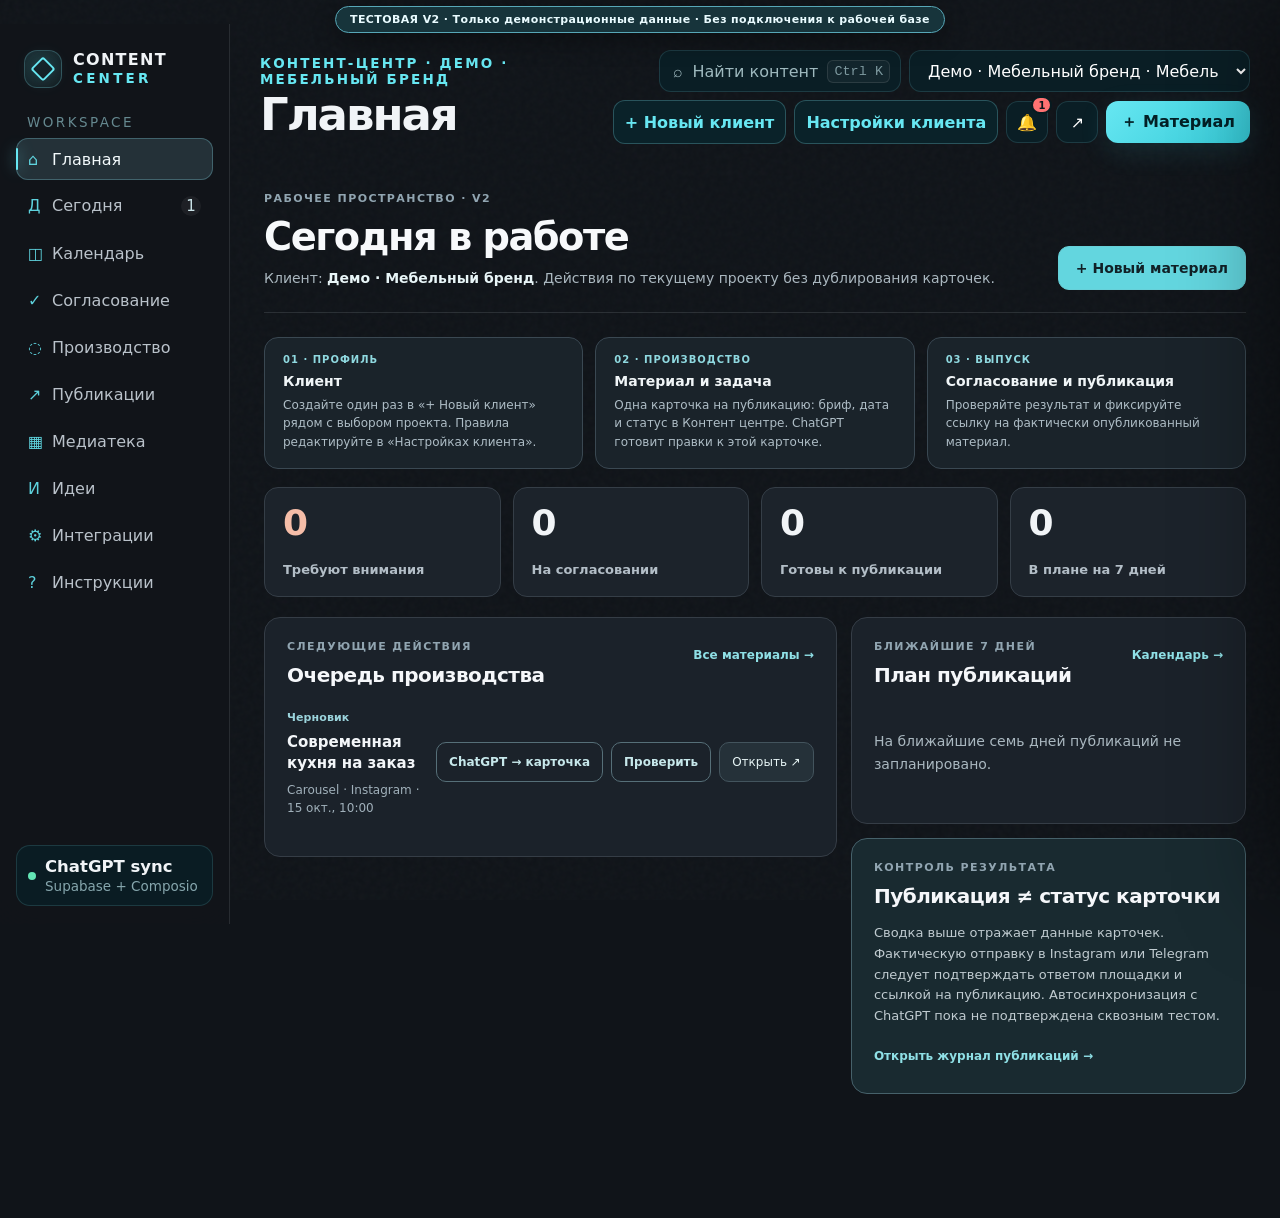
==== commit 86a5b790: "fix(staging): activate V2 on bare Safari preview URL and test actual shared link" ====
--- a/review/index.html
+++ b/review/index.html
@@ -11,6 +11,7 @@
 <link rel="icon" href="icon.svg" type="image/svg+xml" />
 <link rel="apple-touch-icon" sizes="180x180" href="icon-180.png" />
 <title>Content Center V2 — тестовый предпросмотр</title>
+<script src="force-v2.js?v=20261013-default-v2"></script>
 <script src="mock-supabase.js"></script>
 <link rel="stylesheet" href="app.css?v=20260919-management6">
 <link rel="stylesheet" href="enhancements-v6.css?v=20260919-v6b">
@@ -159,10 +160,10 @@
 <script src="v2/workspace-model.js?v=20260923-v2a"></script>
 <script src="v2/preflight.js?v=20260923-v2b"></script>
 <script src="v2/workspace.js?v=20261013-v2d"></script>
-<script src="v2/handoff-contract.js?v=20260923-v2c"></script>
-<script src="v2/handoff-ui.js?v=20261013-v2d"></script>
+<script src="v2/handoff-contract.js?v=20261013-v2f"></script>
+<script src="v2/handoff-ui.js?v=20261013-v2f"></script>
 <script src="v2/content-dedup.js?v=20261013-v2d"></script>
-<script src="v2/content-dedup-ui.js?v=20261013-v2d"></script>
+<script src="v2/content-dedup-ui.js?v=20261013-v2g"></script>
 <script src="v2/client-wizard-model.js?v=20261013-v2e"></script>
 <script src="v2/client-wizard-ui.js?v=20261013-v2e"></script>
 </body></html>
